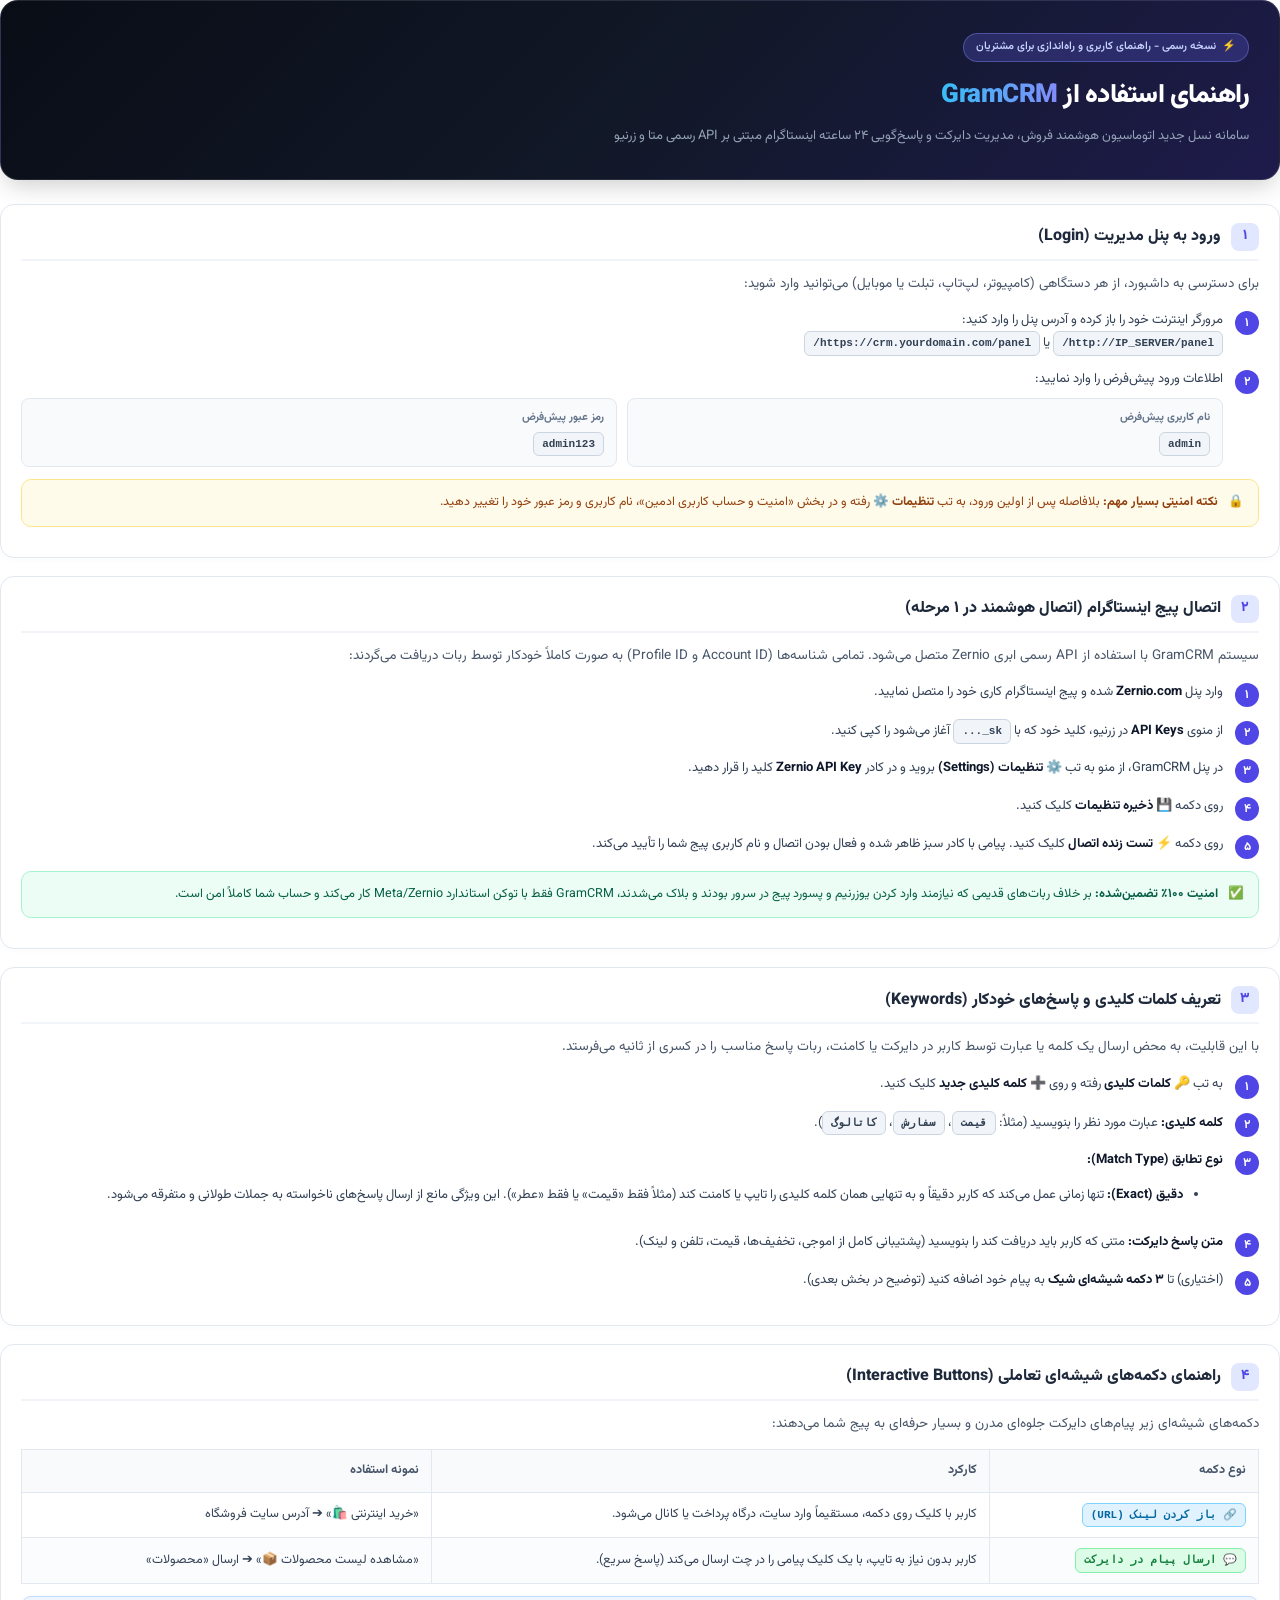
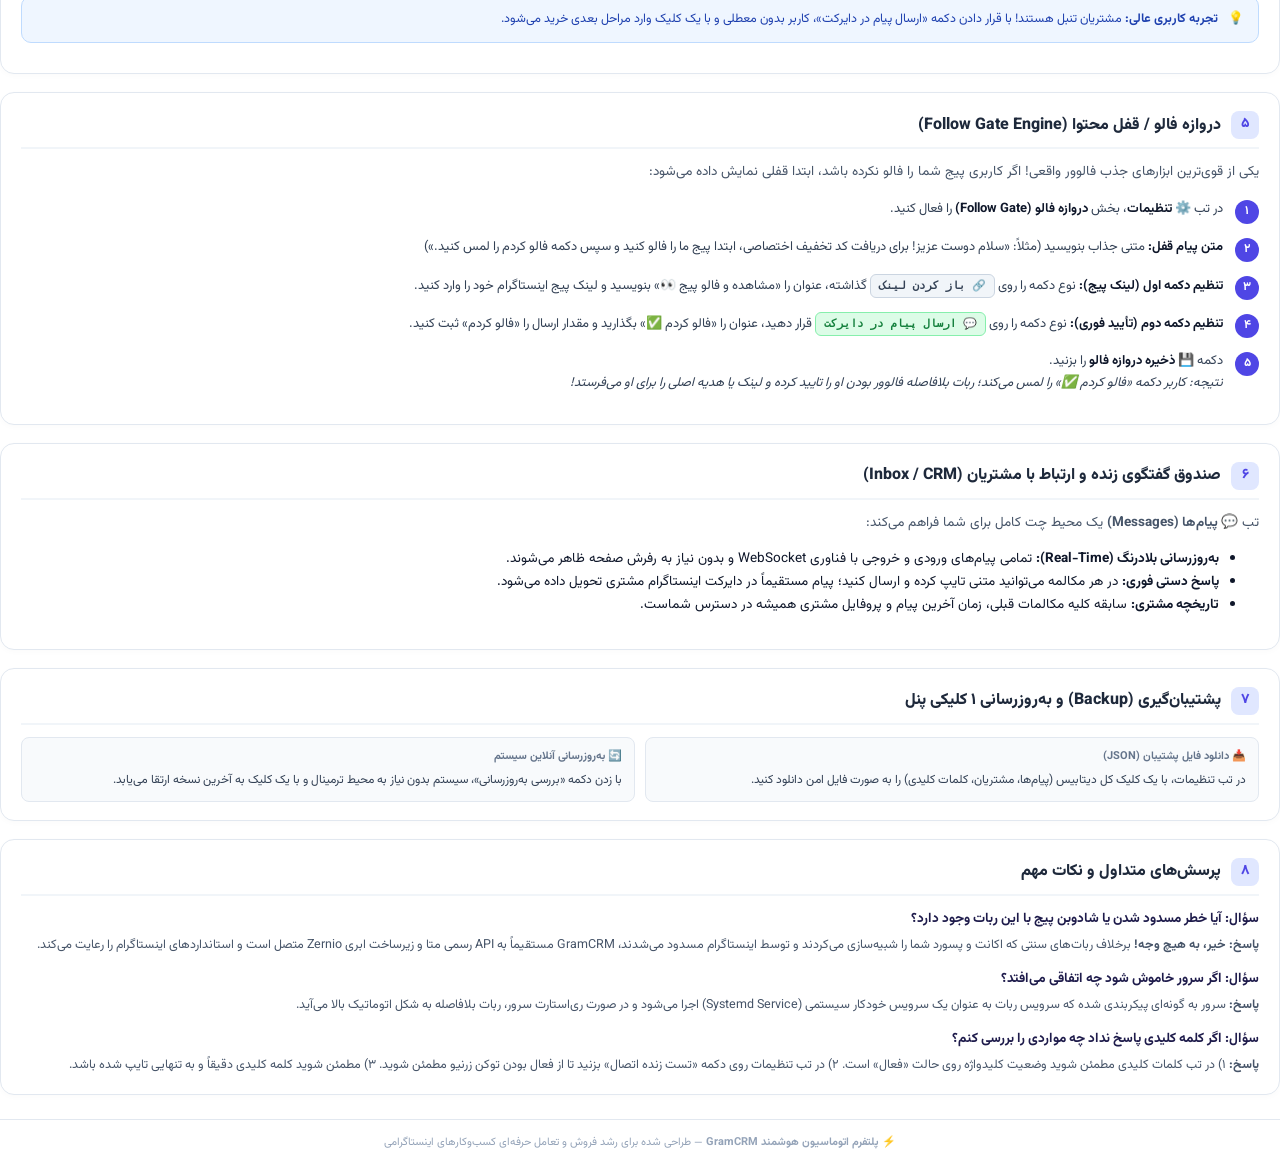
==== user_guide_pdf.html @ 4a6ab4ad "feat: enforce exact match mode across keywords, engine, and documentation" ====
<!DOCTYPE html>
<html lang="fa" dir="rtl">
<head>
  <meta charset="UTF-8">
  <title>راهنمای جامع کاربری GramCRM</title>
  <link rel="preconnect" href="https://fonts.googleapis.com">
  <link rel="preconnect" href="https://fonts.gstatic.com" crossorigin>
  <link href="https://fonts.googleapis.com/css2?family=Vazirmatn:wght@300;400;500;600;700;800;900&display=swap" rel="stylesheet">
  <style>
    @page {
      size: A4;
      margin: 14mm 16mm 14mm 16mm;
      @bottom-center {
        content: counter(page);
        font-family: 'Vazirmatn', Tahoma, sans-serif;
        font-size: 9pt;
        color: #64748b;
      }
    }

    * {
      box-sizing: border-box;
      -webkit-print-color-adjust: exact !important;
      print-color-adjust: exact !important;
    }

    body {
      font-family: 'Vazirmatn', Tahoma, 'Segoe UI', sans-serif;
      background-color: #ffffff;
      color: #0f172a;
      line-height: 1.7;
      font-size: 13.5px;
      margin: 0;
      padding: 0;
    }

    /* Cover / Header */
    .header-hero {
      background: linear-gradient(135deg, #090d16 0%, #111827 50%, #1e1b4b 100%);
      color: #ffffff;
      padding: 32px 30px;
      border-radius: 18px;
      margin-bottom: 24px;
      position: relative;
      overflow: hidden;
      border: 1px solid rgba(255, 255, 255, 0.1);
      box-shadow: 0 10px 25px -5px rgba(0, 0, 0, 0.2);
    }

    .badge-official {
      display: inline-flex;
      align-items: center;
      gap: 6px;
      background: rgba(99, 102, 241, 0.25);
      border: 1px solid rgba(129, 140, 248, 0.4);
      color: #c7d2fe;
      padding: 4px 12px;
      border-radius: 9999px;
      font-size: 11px;
      font-weight: 600;
      margin-bottom: 12px;
    }

    .hero-title {
      font-size: 26px;
      font-weight: 900;
      margin: 0 0 8px 0;
      letter-spacing: -0.5px;
      color: #ffffff;
    }

    .hero-title span {
      background: linear-gradient(90deg, #38bdf8, #818cf8);
      -webkit-background-clip: text;
      -webkit-text-fill-color: transparent;
    }

    .hero-subtitle {
      font-size: 13px;
      color: #94a3b8;
      margin: 0;
      line-height: 1.6;
    }

    /* Cards & Containers */
    .card {
      background: #ffffff;
      border: 1px solid #e2e8f0;
      border-radius: 14px;
      padding: 18px 20px;
      margin-bottom: 18px;
      page-break-inside: avoid;
      box-shadow: 0 2px 6px rgba(0,0,0,0.02);
    }

    .card-title {
      display: flex;
      align-items: center;
      gap: 10px;
      font-size: 16px;
      font-weight: 800;
      color: #1e293b;
      margin-top: 0;
      margin-bottom: 12px;
      padding-bottom: 8px;
      border-bottom: 2px solid #f1f5f9;
    }

    .card-title-icon {
      width: 28px;
      height: 28px;
      border-radius: 8px;
      background: #e0e7ff;
      color: #4f46e5;
      display: flex;
      align-items: center;
      justify-content: center;
      font-size: 14px;
      flex-shrink: 0;
    }

    /* Step Badge */
    .step-item {
      display: flex;
      gap: 12px;
      margin-bottom: 12px;
      align-items: flex-start;
    }

    .step-number {
      background: #4f46e5;
      color: white;
      font-weight: 700;
      font-size: 12px;
      width: 24px;
      height: 24px;
      border-radius: 50%;
      display: flex;
      align-items: center;
      justify-content: center;
      flex-shrink: 0;
      margin-top: 2px;
    }

    .step-content {
      flex: 1;
      font-size: 13px;
      color: #334155;
    }

    .step-content strong {
      color: #0f172a;
    }

    /* Tables */
    table {
      width: 100%;
      border-collapse: collapse;
      margin: 12px 0;
      font-size: 12.5px;
    }

    th {
      background: #f8fafc;
      color: #475569;
      font-weight: 700;
      text-align: right;
      padding: 10px 12px;
      border: 1px solid #e2e8f0;
    }

    td {
      padding: 10px 12px;
      border: 1px solid #e2e8f0;
      color: #334155;
    }

    tr:nth-child(even) td {
      background-color: #fbfcfe;
    }

    /* Alerts */
    .alert {
      border-radius: 10px;
      padding: 12px 14px;
      margin: 12px 0;
      font-size: 12.5px;
      display: flex;
      align-items: flex-start;
      gap: 10px;
      page-break-inside: avoid;
    }

    .alert-tip {
      background-color: #ecfdf5;
      border: 1px solid #a7f3d0;
      color: #065f46;
    }

    .alert-info {
      background-color: #eff6ff;
      border: 1px solid #bfdbfe;
      color: #1e40af;
    }

    .alert-warn {
      background-color: #fffbeb;
      border: 1px solid #fde68a;
      color: #92400e;
    }

    .pill {
      display: inline-block;
      padding: 2px 8px;
      border-radius: 6px;
      font-size: 11px;
      font-weight: 600;
      font-family: monospace, Tahoma;
      background: #f1f5f9;
      color: #334155;
      border: 1px solid #cbd5e1;
    }

    .pill-green {
      background: #dcfce7;
      color: #15803d;
      border-color: #86efac;
    }

    .pill-blue {
      background: #e0f2fe;
      color: #0369a1;
      border-color: #7dd3fc;
    }

    /* Key-Value Summary Grid */
    .info-grid {
      display: grid;
      grid-template-columns: repeat(2, 1fr);
      gap: 10px;
      margin-top: 10px;
    }

    .info-box {
      background: #f8fafc;
      border: 1px solid #e2e8f0;
      border-radius: 8px;
      padding: 10px 12px;
    }

    .info-box-title {
      font-size: 11px;
      font-weight: 700;
      color: #64748b;
      margin-bottom: 4px;
    }

    .info-box-val {
      font-size: 13px;
      font-weight: 600;
      color: #0f172a;
    }

    .page-break {
      page-break-before: always;
    }

    .footer-note {
      text-align: center;
      font-size: 11px;
      color: #94a3b8;
      margin-top: 24px;
      padding-top: 14px;
      border-top: 1px solid #e2e8f0;
    }
  </style>
</head>
<body>

  <!-- HERO HEADER -->
  <div class="header-hero">
    <div class="badge-official">
      <span>⚡</span> نسخه رسمی - راهنمای کاربری و راه‌اندازی برای مشتریان
    </div>
    <h1 class="hero-title">راهنمای استفاده از <span>GramCRM</span></h1>
    <p class="hero-subtitle">
      سامانه نسل جدید اتوماسیون هوشمند فروش، مدیریت دایرکت و پاسخ‌گویی ۲۴ ساعته اینستاگرام مبتنی بر API رسمی متا و زرنیو
    </p>
  </div>

  <!-- SECTION 1: LOGIN -->
  <div class="card">
    <div class="card-title">
      <div class="card-title-icon">۱</div>
      <span>ورود به پنل مدیریت (Login)</span>
    </div>
    <p style="margin-top: 0; color: #475569;">
      برای دسترسی به داشبورد، از هر دستگاهی (کامپیوتر، لپ‌تاپ، تبلت یا موبایل) می‌توانید وارد شوید:
    </p>

    <div class="step-item">
      <div class="step-number">۱</div>
      <div class="step-content">
        مرورگر اینترنت خود را باز کرده و آدرس پنل را وارد کنید:
        <br>
        <span class="pill">http://IP_SERVER/panel/</span> یا <span class="pill">https://crm.yourdomain.com/panel/</span>
      </div>
    </div>

    <div class="step-item">
      <div class="step-number">۲</div>
      <div class="step-content">
        اطلاعات ورود پیش‌فرض را وارد نمایید:
        <div class="info-grid" style="margin-top: 8px;">
          <div class="info-box">
            <div class="info-box-title">نام کاربری پیش‌فرض</div>
            <div class="info-box-val"><span class="pill">admin</span></div>
          </div>
          <div class="info-box">
            <div class="info-box-title">رمز عبور پیش‌فرض</div>
            <div class="info-box-val"><span class="pill">admin123</span></div>
          </div>
        </div>
      </div>
    </div>

    <div class="alert alert-warn">
      <span>🔒</span>
      <div>
        <strong>نکته امنیتی بسیار مهم:</strong> بلافاصله پس از اولین ورود، به تب <strong>تنظیمات ⚙️</strong> رفته و در بخش «امنیت و حساب کاربری ادمین»، نام کاربری و رمز عبور خود را تغییر دهید.
      </div>
    </div>
  </div>

  <!-- SECTION 2: INSTAGRAM CONNECTION -->
  <div class="card">
    <div class="card-title">
      <div class="card-title-icon">۲</div>
      <span>اتصال پیج اینستاگرام (اتصال هوشمند در ۱ مرحله)</span>
    </div>
    <p style="margin-top: 0; color: #475569;">
      سیستم GramCRM با استفاده از API رسمی ابری Zernio متصل می‌شود. تمامی شناسه‌ها (Account ID و Profile ID) به صورت کاملاً خودکار توسط ربات دریافت می‌گردند:
    </p>

    <div class="step-item">
      <div class="step-number">۱</div>
      <div class="step-content">
        وارد پنل <strong>Zernio.com</strong> شده و پیج اینستاگرام کاری خود را متصل نمایید.
      </div>
    </div>

    <div class="step-item">
      <div class="step-number">۲</div>
      <div class="step-content">
        از منوی <strong>API Keys</strong> در زرنیو، کلید خود که با <span class="pill">sk_...</span> آغاز می‌شود را کپی کنید.
      </div>
    </div>

    <div class="step-item">
      <div class="step-number">۳</div>
      <div class="step-content">
        در پنل GramCRM، از منو به تب <strong>⚙️ تنظیمات (Settings)</strong> بروید و در کادر <strong>Zernio API Key</strong> کلید را قرار دهید.
      </div>
    </div>

    <div class="step-item">
      <div class="step-number">۴</div>
      <div class="step-content">
        روی دکمه <strong>💾 ذخیره تنظیمات</strong> کلیک کنید.
      </div>
    </div>

    <div class="step-item">
      <div class="step-number">۵</div>
      <div class="step-content">
        روی دکمه <strong>⚡ تست زنده اتصال</strong> کلیک کنید. پیامی با کادر سبز ظاهر شده و فعال بودن اتصال و نام کاربری پیج شما را تأیید می‌کند.
      </div>
    </div>

    <div class="alert alert-tip">
      <span>✅</span>
      <div>
        <strong>امنیت ۱۰۰٪ تضمین‌شده:</strong> بر خلاف ربات‌های قدیمی که نیازمند وارد کردن یوزرنیم و پسورد پیج در سرور بودند و بلاک می‌شدند، GramCRM فقط با توکن استاندارد Meta/Zernio کار می‌کند و حساب شما کاملاً امن است.
      </div>
    </div>
  </div>

  <div class="page-break"></div>

  <!-- SECTION 3: KEYWORDS -->
  <div class="card">
    <div class="card-title">
      <div class="card-title-icon">۳</div>
      <span>تعریف کلمات کلیدی و پاسخ‌های خودکار (Keywords)</span>
    </div>
    <p style="margin-top: 0; color: #475569;">
      با این قابلیت، به محض ارسال یک کلمه یا عبارت توسط کاربر در دایرکت یا کامنت، ربات پاسخ مناسب را در کسری از ثانیه می‌فرستد.
    </p>

    <div class="step-item">
      <div class="step-number">۱</div>
      <div class="step-content">
        به تب <strong>🔑 کلمات کلیدی</strong> رفته و روی <strong>➕ کلمه کلیدی جدید</strong> کلیک کنید.
      </div>
    </div>

    <div class="step-item">
      <div class="step-number">۲</div>
      <div class="step-content">
        <strong>کلمه کلیدی:</strong> عبارت مورد نظر را بنویسید (مثلاً: <span class="pill">قیمت</span>، <span class="pill">سفارش</span>، <span class="pill">کاتالوگ</span>).
      </div>
    </div>

    <div class="step-item">
      <div class="step-number">۳</div>
      <div class="step-content">
        <strong>نوع تطابق (Match Type):</strong>
        <ul>
          <li><strong>دقیق (Exact):</strong> تنها زمانی عمل می‌کند که کاربر دقیقاً و به تنهایی همان کلمه کلیدی را تایپ یا کامنت کند (مثلاً فقط «قیمت» یا فقط «عطر»). این ویژگی مانع از ارسال پاسخ‌های ناخواسته به جملات طولانی و متفرقه می‌شود.</li>
        </ul>
      </div>
    </div>

    <div class="step-item">
      <div class="step-number">۴</div>
      <div class="step-content">
        <strong>متن پاسخ دایرکت:</strong> متنی که کاربر باید دریافت کند را بنویسید (پشتیبانی کامل از اموجی، تخفیف‌ها، قیمت، تلفن و لینک).
      </div>
    </div>

    <div class="step-item">
      <div class="step-number">۵</div>
      <div class="step-content">
        (اختیاری) تا <strong>۳ دکمه شیشه‌ای شیک</strong> به پیام خود اضافه کنید (توضیح در بخش بعدی).
      </div>
    </div>
  </div>

  <!-- SECTION 4: GLASS BUTTONS -->
  <div class="card">
    <div class="card-title">
      <div class="card-title-icon">۴</div>
      <span>راهنمای دکمه‌های شیشه‌ای تعاملی (Interactive Buttons)</span>
    </div>
    <p style="margin-top: 0; color: #475569;">
      دکمه‌های شیشه‌ای زیر پیام‌های دایرکت جلوه‌ای مدرن و بسیار حرفه‌ای به پیج شما می‌دهند:
    </p>

    <table>
      <thead>
        <tr>
          <th>نوع دکمه</th>
          <th>کارکرد</th>
          <th>نمونه استفاده</th>
        </tr>
      </thead>
      <tbody>
        <tr>
          <td><span class="pill pill-blue">🔗 باز کردن لینک (URL)</span></td>
          <td>کاربر با کلیک روی دکمه، مستقیماً وارد سایت، درگاه پرداخت یا کانال می‌شود.</td>
          <td>«خرید اینترنتی 🛍️» ➔ آدرس سایت فروشگاه</td>
        </tr>
        <tr>
          <td><span class="pill pill-green">💬 ارسال پیام در دایرکت</span></td>
          <td>کاربر بدون نیاز به تایپ، با یک کلیک پیامی را در چت ارسال می‌کند (پاسخ سریع).</td>
          <td>«مشاهده لیست محصولات 📦» ➔ ارسال «محصولات»</td>
        </tr>
      </tbody>
    </table>

    <div class="alert alert-info">
      <span>💡</span>
      <div>
        <strong>تجربه کاربری عالی:</strong> مشتریان تنبل هستند! با قرار دادن دکمه «ارسال پیام در دایرکت»، کاربر بدون معطلی و با یک کلیک وارد مراحل بعدی خرید می‌شود.
      </div>
    </div>
  </div>

  <!-- SECTION 5: FOLLOW GATE -->
  <div class="card">
    <div class="card-title">
      <div class="card-title-icon">۵</div>
      <span>دروازه فالو / قفل محتوا (Follow Gate Engine)</span>
    </div>
    <p style="margin-top: 0; color: #475569;">
      یکی از قوی‌ترین ابزارهای جذب فالوور واقعی! اگر کاربری پیج شما را فالو نکرده باشد، ابتدا قفلی نمایش داده می‌شود:
    </p>

    <div class="step-item">
      <div class="step-number">۱</div>
      <div class="step-content">
        در تب <strong>⚙️ تنظیمات</strong>، بخش <strong>دروازه فالو (Follow Gate)</strong> را فعال کنید.
      </div>
    </div>

    <div class="step-item">
      <div class="step-number">۲</div>
      <div class="step-content">
        <strong>متن پیام قفل:</strong> متنی جذاب بنویسید (مثلاً: «سلام دوست عزیز! برای دریافت کد تخفیف اختصاصی، ابتدا پیج ما را فالو کنید و سپس دکمه فالو کردم را لمس کنید.»)
      </div>
    </div>

    <div class="step-item">
      <div class="step-number">۳</div>
      <div class="step-content">
        <strong>تنظیم دکمه اول (لینک پیج):</strong> نوع دکمه را روی <span class="pill">🔗 باز کردن لینک</span> گذاشته، عنوان را «مشاهده و فالو پیج 👀» بنویسید و لینک پیج اینستاگرام خود را وارد کنید.
      </div>
    </div>

    <div class="step-item">
      <div class="step-number">۴</div>
      <div class="step-content">
        <strong>تنظیم دکمه دوم (تأیید فوری):</strong> نوع دکمه را روی <span class="pill pill-green">💬 ارسال پیام در دایرکت</span> قرار دهید، عنوان را «فالو کردم ✅» بگذارید و مقدار ارسال را «فالو کردم» ثبت کنید.
      </div>
    </div>

    <div class="step-item">
      <div class="step-number">۵</div>
      <div class="step-content">
        دکمه <strong>💾 ذخیره دروازه فالو</strong> را بزنید.
        <br>
        <i>نتیجه: کاربر دکمه «فالو کردم ✅» را لمس می‌کند؛ ربات بلافاصله فالوور بودن او را تایید کرده و لینک یا هدیه اصلی را برای او می‌فرستد!</i>
      </div>
    </div>
  </div>

  <div class="page-break"></div>

  <!-- SECTION 6: INBOX & CRM -->
  <div class="card">
    <div class="card-title">
      <div class="card-title-icon">۶</div>
      <span>صندوق گفتگوی زنده و ارتباط با مشتریان (Inbox / CRM)</span>
    </div>
    <p style="margin-top: 0; color: #475569;">
      تب <strong>💬 پیام‌ها (Messages)</strong> یک محیط چت کامل برای شما فراهم می‌کند:
    </p>

    <ul>
      <li><strong>به‌روزرسانی بلادرنگ (Real-Time):</strong> تمامی پیام‌های ورودی و خروجی با فناوری WebSocket و بدون نیاز به رفرش صفحه ظاهر می‌شوند.</li>
      <li><strong>پاسخ دستی فوری:</strong> در هر مکالمه می‌توانید متنی تایپ کرده و ارسال کنید؛ پیام مستقیماً در دایرکت اینستاگرام مشتری تحویل داده می‌شود.</li>
      <li><strong>تاریخچه مشتری:</strong> سابقه کلیه مکالمات قبلی، زمان آخرین پیام و پروفایل مشتری همیشه در دسترس شماست.</li>
    </ul>
  </div>

  <!-- SECTION 7: BACKUP & UPDATES -->
  <div class="card">
    <div class="card-title">
      <div class="card-title-icon">۷</div>
      <span>پشتیبان‌گیری (Backup) و به‌روزرسانی ۱ کلیکی پنل</span>
    </div>

    <div class="info-grid">
      <div class="info-box">
        <div class="info-box-title">📥 دانلود فایل پشتیبان (JSON)</div>
        <div class="info-box-val" style="font-size: 12px; font-weight: normal; color: #334155;">
          در تب تنظیمات، با یک کلیک کل دیتابیس (پیام‌ها، مشتریان، کلمات کلیدی) را به صورت فایل امن دانلود کنید.
        </div>
      </div>
      <div class="info-box">
        <div class="info-box-title">🔄 به‌روزرسانی آنلاین سیستم</div>
        <div class="info-box-val" style="font-size: 12px; font-weight: normal; color: #334155;">
          با زدن دکمه «بررسی به‌روزرسانی»، سیستم بدون نیاز به محیط ترمینال و با یک کلیک به آخرین نسخه ارتقا می‌یابد.
        </div>
      </div>
    </div>
  </div>

  <!-- SECTION 8: FAQ & TROUBLESHOOTING -->
  <div class="card">
    <div class="card-title">
      <div class="card-title-icon">۸</div>
      <span>پرسش‌های متداول و نکات مهم</span>
    </div>

    <div style="margin-bottom: 12px;">
      <strong style="color: #1e1b4b;">سؤال: آیا خطر مسدود شدن یا شادوبن پیج با این ربات وجود دارد؟</strong>
      <p style="margin: 4px 0 0 0; color: #475569; font-size: 12.5px;">
        <strong>پاسخ: خیر، به هیچ وجه!</strong> برخلاف ربات‌های سنتی که اکانت و پسورد شما را شبیه‌سازی می‌کردند و توسط اینستاگرام مسدود می‌شدند، GramCRM مستقیماً به API رسمی متا و زیرساخت ابری Zernio متصل است و استانداردهای اینستاگرام را رعایت می‌کند.
      </p>
    </div>

    <div style="margin-bottom: 12px;">
      <strong style="color: #1e1b4b;">سؤال: اگر سرور خاموش شود چه اتفاقی می‌افتد؟</strong>
      <p style="margin: 4px 0 0 0; color: #475569; font-size: 12.5px;">
        <strong>پاسخ:</strong> سرور به گونه‌ای پیکربندی شده که سرویس ربات به عنوان یک سرویس خودکار سیستمی (Systemd Service) اجرا می‌شود و در صورت ری‌استارت سرور، ربات بلافاصله به شکل اتوماتیک بالا می‌آید.
      </p>
    </div>

    <div>
      <strong style="color: #1e1b4b;">سؤال: اگر کلمه کلیدی پاسخ نداد چه مواردی را بررسی کنم؟</strong>
      <p style="margin: 4px 0 0 0; color: #475569; font-size: 12.5px;">
        <strong>پاسخ:</strong> ۱) در تب کلمات کلیدی مطمئن شوید وضعیت کلیدواژه روی حالت «فعال» است. ۲) در تب تنظیمات روی دکمه «تست زنده اتصال» بزنید تا از فعال بودن توکن زرنیو مطمئن شوید. ۳) مطمئن شوید کلمه کلیدی دقیقاً و به تنهایی تایپ شده باشد.
      </p>
    </div>
  </div>

  <!-- FOOTER -->
  <div class="footer-note">
    <strong>⚡ پلتفرم اتوماسیون هوشمند GramCRM</strong> — طراحی شده برای رشد فروش و تعامل حرفه‌ای کسب‌وکارهای اینستاگرامی
  </div>

</body>
</html>
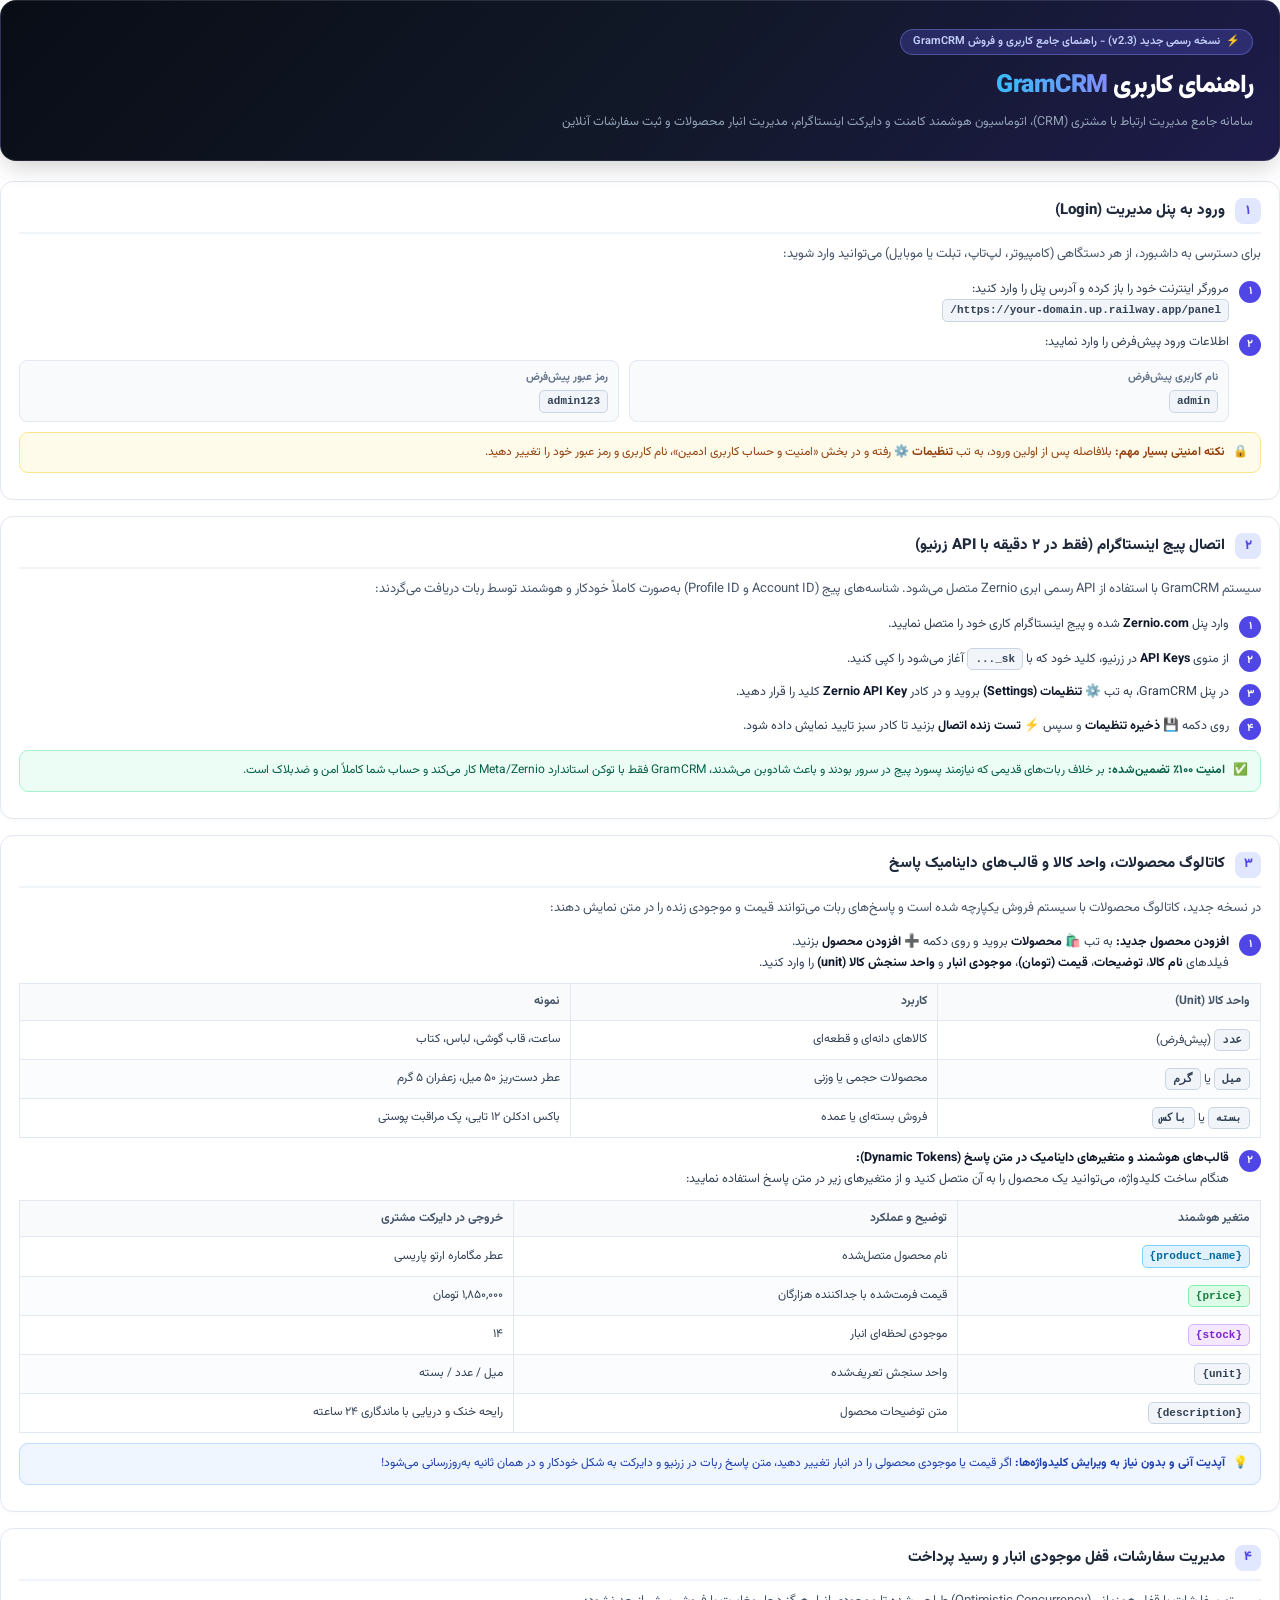
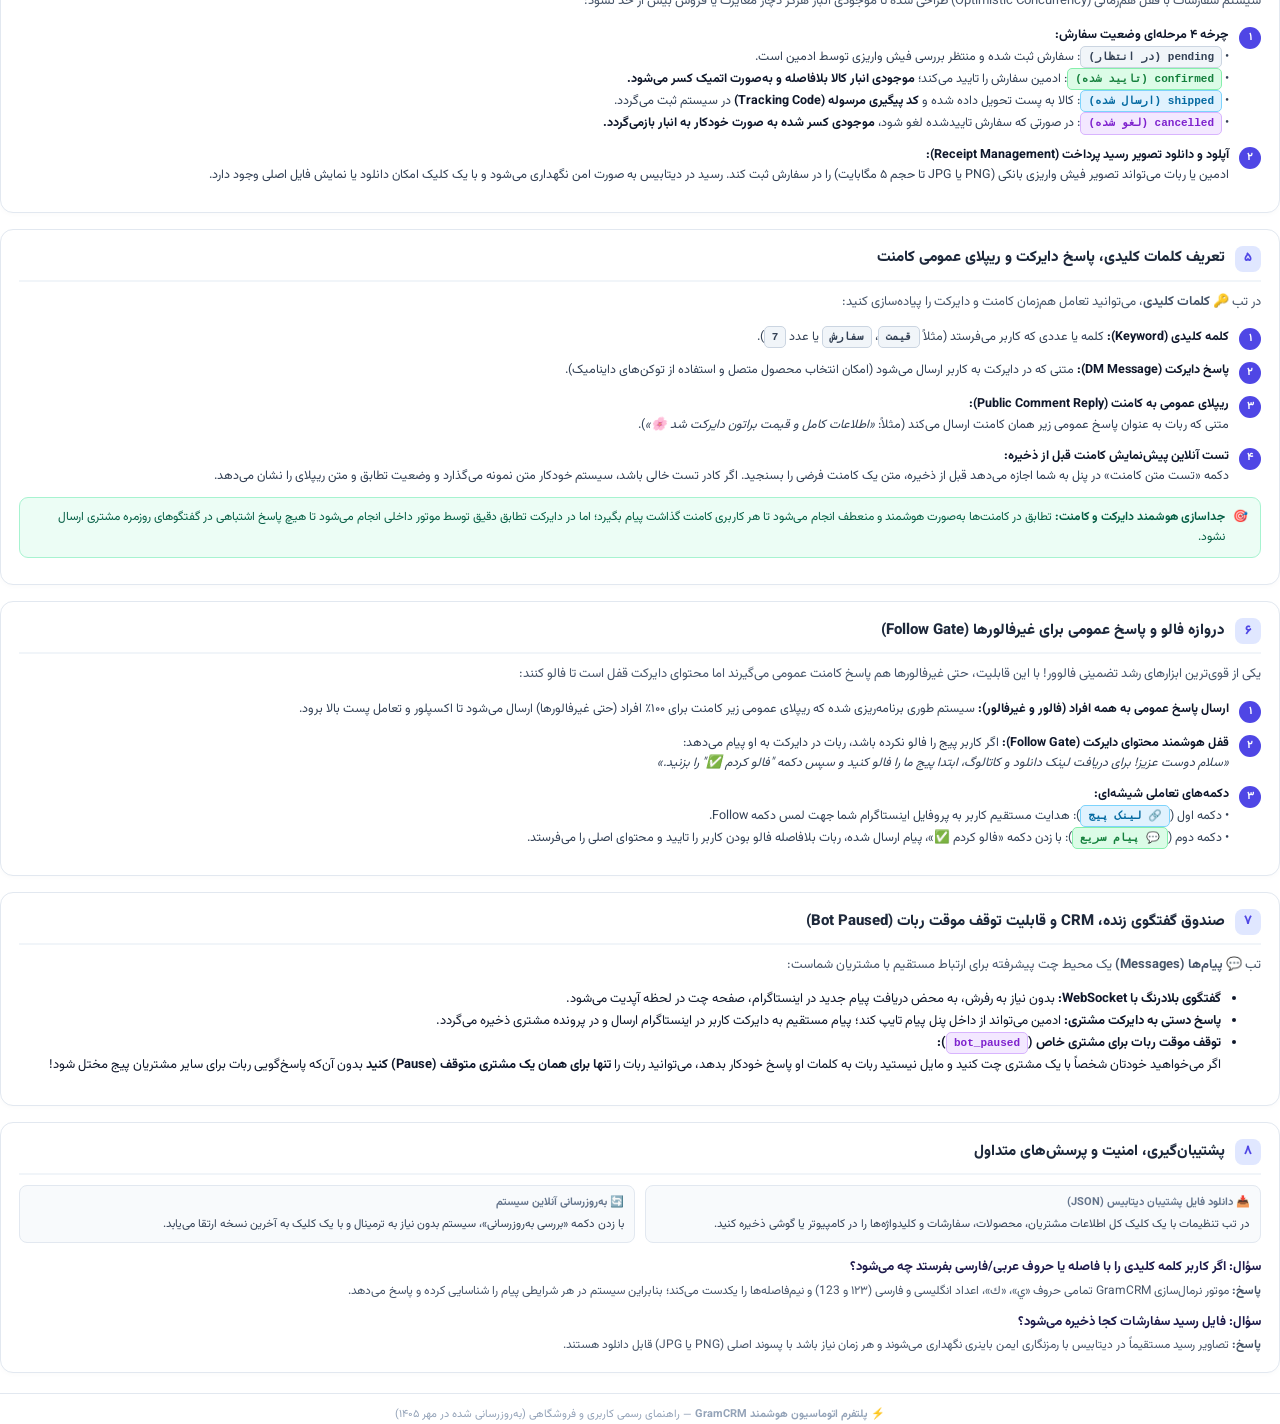
==== commit 9214c1c0: "docs: update comprehensive user guide PDF, add direct download links in web panel and API - Update u" ====
--- a/user_guide_pdf.html
+++ b/user_guide_pdf.html
@@ -9,11 +9,11 @@
   <style>
     @page {
       size: A4;
-      margin: 14mm 16mm 14mm 16mm;
+      margin: 12mm 15mm 12mm 15mm;
       @bottom-center {
         content: counter(page);
         font-family: 'Vazirmatn', Tahoma, sans-serif;
-        font-size: 9pt;
+        font-size: 8.5pt;
         color: #64748b;
       }
     }
@@ -28,8 +28,8 @@
       font-family: 'Vazirmatn', Tahoma, 'Segoe UI', sans-serif;
       background-color: #ffffff;
       color: #0f172a;
-      line-height: 1.7;
-      font-size: 13.5px;
+      line-height: 1.65;
+      font-size: 13px;
       margin: 0;
       padding: 0;
     }
@@ -38,9 +38,9 @@
     .header-hero {
       background: linear-gradient(135deg, #090d16 0%, #111827 50%, #1e1b4b 100%);
       color: #ffffff;
-      padding: 32px 30px;
-      border-radius: 18px;
-      margin-bottom: 24px;
+      padding: 28px 26px;
+      border-radius: 16px;
+      margin-bottom: 20px;
       position: relative;
       overflow: hidden;
       border: 1px solid rgba(255, 255, 255, 0.1);
@@ -54,17 +54,17 @@
       background: rgba(99, 102, 241, 0.25);
       border: 1px solid rgba(129, 140, 248, 0.4);
       color: #c7d2fe;
-      padding: 4px 12px;
+      padding: 3px 12px;
       border-radius: 9999px;
       font-size: 11px;
       font-weight: 600;
-      margin-bottom: 12px;
+      margin-bottom: 10px;
     }
 
     .hero-title {
-      font-size: 26px;
+      font-size: 25px;
       font-weight: 900;
-      margin: 0 0 8px 0;
+      margin: 0 0 6px 0;
       letter-spacing: -0.5px;
       color: #ffffff;
     }
@@ -76,7 +76,7 @@
     }
 
     .hero-subtitle {
-      font-size: 13px;
+      font-size: 12.5px;
       color: #94a3b8;
       margin: 0;
       line-height: 1.6;
@@ -86,44 +86,45 @@
     .card {
       background: #ffffff;
       border: 1px solid #e2e8f0;
-      border-radius: 14px;
-      padding: 18px 20px;
-      margin-bottom: 18px;
+      border-radius: 13px;
+      padding: 16px 18px;
+      margin-bottom: 16px;
       page-break-inside: avoid;
-      box-shadow: 0 2px 6px rgba(0,0,0,0.02);
+      box-shadow: 0 2px 5px rgba(0,0,0,0.02);
     }
 
     .card-title {
       display: flex;
       align-items: center;
       gap: 10px;
-      font-size: 16px;
+      font-size: 15px;
       font-weight: 800;
       color: #1e293b;
       margin-top: 0;
-      margin-bottom: 12px;
+      margin-bottom: 10px;
       padding-bottom: 8px;
       border-bottom: 2px solid #f1f5f9;
     }
 
     .card-title-icon {
-      width: 28px;
-      height: 28px;
+      width: 26px;
+      height: 26px;
       border-radius: 8px;
       background: #e0e7ff;
       color: #4f46e5;
       display: flex;
       align-items: center;
       justify-content: center;
-      font-size: 14px;
+      font-size: 13px;
+      font-weight: 800;
       flex-shrink: 0;
     }
 
     /* Step Badge */
     .step-item {
       display: flex;
-      gap: 12px;
-      margin-bottom: 12px;
+      gap: 10px;
+      margin-bottom: 10px;
       align-items: flex-start;
     }
 
@@ -131,9 +132,9 @@
       background: #4f46e5;
       color: white;
       font-weight: 700;
-      font-size: 12px;
-      width: 24px;
-      height: 24px;
+      font-size: 11px;
+      width: 22px;
+      height: 22px;
       border-radius: 50%;
       display: flex;
       align-items: center;
@@ -144,7 +145,7 @@
 
     .step-content {
       flex: 1;
-      font-size: 13px;
+      font-size: 12.5px;
       color: #334155;
     }
 
@@ -156,8 +157,8 @@
     table {
       width: 100%;
       border-collapse: collapse;
-      margin: 12px 0;
-      font-size: 12.5px;
+      margin: 10px 0;
+      font-size: 12px;
     }
 
     th {
@@ -165,12 +166,12 @@
       color: #475569;
       font-weight: 700;
       text-align: right;
-      padding: 10px 12px;
+      padding: 8px 10px;
       border: 1px solid #e2e8f0;
     }
 
     td {
-      padding: 10px 12px;
+      padding: 8px 10px;
       border: 1px solid #e2e8f0;
       color: #334155;
     }
@@ -181,13 +182,13 @@
 
     /* Alerts */
     .alert {
-      border-radius: 10px;
-      padding: 12px 14px;
-      margin: 12px 0;
-      font-size: 12.5px;
+      border-radius: 9px;
+      padding: 10px 12px;
+      margin: 10px 0;
+      font-size: 12px;
       display: flex;
       align-items: flex-start;
-      gap: 10px;
+      gap: 8px;
       page-break-inside: avoid;
     }
 
@@ -211,8 +212,8 @@
 
     .pill {
       display: inline-block;
-      padding: 2px 8px;
-      border-radius: 6px;
+      padding: 1px 7px;
+      border-radius: 5px;
       font-size: 11px;
       font-weight: 600;
       font-family: monospace, Tahoma;
@@ -233,30 +234,36 @@
       border-color: #7dd3fc;
     }
 
+    .pill-purple {
+      background: #f3e8ff;
+      color: #7e22ce;
+      border-color: #d8b4fe;
+    }
+
     /* Key-Value Summary Grid */
     .info-grid {
       display: grid;
       grid-template-columns: repeat(2, 1fr);
       gap: 10px;
-      margin-top: 10px;
+      margin-top: 8px;
     }
 
     .info-box {
       background: #f8fafc;
       border: 1px solid #e2e8f0;
       border-radius: 8px;
-      padding: 10px 12px;
+      padding: 8px 10px;
     }
 
     .info-box-title {
       font-size: 11px;
       font-weight: 700;
       color: #64748b;
-      margin-bottom: 4px;
+      margin-bottom: 3px;
     }
 
     .info-box-val {
-      font-size: 13px;
+      font-size: 12.5px;
       font-weight: 600;
       color: #0f172a;
     }
@@ -269,8 +276,8 @@
       text-align: center;
       font-size: 11px;
       color: #94a3b8;
-      margin-top: 24px;
-      padding-top: 14px;
+      margin-top: 20px;
+      padding-top: 12px;
       border-top: 1px solid #e2e8f0;
     }
   </style>
@@ -280,11 +287,11 @@
   <!-- HERO HEADER -->
   <div class="header-hero">
     <div class="badge-official">
-      <span>⚡</span> نسخه رسمی - راهنمای کاربری و راه‌اندازی برای مشتریان
-    </div>
-    <h1 class="hero-title">راهنمای استفاده از <span>GramCRM</span></h1>
+      <span>⚡</span> نسخه رسمی جدید (v2.3) - راهنمای جامع کاربری و فروش GramCRM
+    </div>
+    <h1 class="hero-title">راهنمای کاربری <span>GramCRM</span></h1>
     <p class="hero-subtitle">
-      سامانه نسل جدید اتوماسیون هوشمند فروش، مدیریت دایرکت و پاسخ‌گویی ۲۴ ساعته اینستاگرام مبتنی بر API رسمی متا و زرنیو
+      سامانه جامع مدیریت ارتباط با مشتری (CRM)، اتوماسیون هوشمند کامنت و دایرکت اینستاگرام، مدیریت انبار محصولات و ثبت سفارشات آنلاین
     </p>
   </div>
 
@@ -303,7 +310,7 @@
       <div class="step-content">
         مرورگر اینترنت خود را باز کرده و آدرس پنل را وارد کنید:
         <br>
-        <span class="pill">http://IP_SERVER/panel/</span> یا <span class="pill">https://crm.yourdomain.com/panel/</span>
+        <span class="pill">https://your-domain.up.railway.app/panel/</span>
       </div>
     </div>
 
@@ -311,7 +318,7 @@
       <div class="step-number">۲</div>
       <div class="step-content">
         اطلاعات ورود پیش‌فرض را وارد نمایید:
-        <div class="info-grid" style="margin-top: 8px;">
+        <div class="info-grid">
           <div class="info-box">
             <div class="info-box-title">نام کاربری پیش‌فرض</div>
             <div class="info-box-val"><span class="pill">admin</span></div>
@@ -336,10 +343,10 @@
   <div class="card">
     <div class="card-title">
       <div class="card-title-icon">۲</div>
-      <span>اتصال پیج اینستاگرام (اتصال هوشمند در ۱ مرحله)</span>
+      <span>اتصال پیج اینستاگرام (فقط در ۲ دقیقه با API زرنیو)</span>
     </div>
     <p style="margin-top: 0; color: #475569;">
-      سیستم GramCRM با استفاده از API رسمی ابری Zernio متصل می‌شود. تمامی شناسه‌ها (Account ID و Profile ID) به صورت کاملاً خودکار توسط ربات دریافت می‌گردند:
+      سیستم GramCRM با استفاده از API رسمی ابری Zernio متصل می‌شود. شناسه‌های پیج (Account ID و Profile ID) به‌صورت کاملاً خودکار و هوشمند توسط ربات دریافت می‌گردند:
     </p>
 
     <div class="step-item">
@@ -359,111 +366,115 @@
     <div class="step-item">
       <div class="step-number">۳</div>
       <div class="step-content">
-        در پنل GramCRM، از منو به تب <strong>⚙️ تنظیمات (Settings)</strong> بروید و در کادر <strong>Zernio API Key</strong> کلید را قرار دهید.
+        در پنل GramCRM، به تب <strong>⚙️ تنظیمات (Settings)</strong> بروید و در کادر <strong>Zernio API Key</strong> کلید را قرار دهید.
       </div>
     </div>
 
     <div class="step-item">
       <div class="step-number">۴</div>
       <div class="step-content">
-        روی دکمه <strong>💾 ذخیره تنظیمات</strong> کلیک کنید.
-      </div>
-    </div>
-
-    <div class="step-item">
-      <div class="step-number">۵</div>
-      <div class="step-content">
-        روی دکمه <strong>⚡ تست زنده اتصال</strong> کلیک کنید. پیامی با کادر سبز ظاهر شده و فعال بودن اتصال و نام کاربری پیج شما را تأیید می‌کند.
+        روی دکمه <strong>💾 ذخیره تنظیمات</strong> و سپس <strong>⚡ تست زنده اتصال</strong> بزنید تا کادر سبز تایید نمایش داده شود.
       </div>
     </div>
 
     <div class="alert alert-tip">
       <span>✅</span>
       <div>
-        <strong>امنیت ۱۰۰٪ تضمین‌شده:</strong> بر خلاف ربات‌های قدیمی که نیازمند وارد کردن یوزرنیم و پسورد پیج در سرور بودند و بلاک می‌شدند، GramCRM فقط با توکن استاندارد Meta/Zernio کار می‌کند و حساب شما کاملاً امن است.
+        <strong>امنیت ۱۰۰٪ تضمین‌شده:</strong> بر خلاف ربات‌های قدیمی که نیازمند پسورد پیج در سرور بودند و باعث شادوبن می‌شدند، GramCRM فقط با توکن استاندارد Meta/Zernio کار می‌کند و حساب شما کاملاً امن و ضدبلاک است.
       </div>
     </div>
   </div>
 
   <div class="page-break"></div>
 
-  <!-- SECTION 3: KEYWORDS -->
+  <!-- SECTION 3: PRODUCTS & DYNAMIC TOKENS -->
   <div class="card">
     <div class="card-title">
       <div class="card-title-icon">۳</div>
-      <span>تعریف کلمات کلیدی و پاسخ‌های خودکار (Keywords)</span>
+      <span>کاتالوگ محصولات، واحد کالا و قالب‌های داینامیک پاسخ</span>
     </div>
     <p style="margin-top: 0; color: #475569;">
-      با این قابلیت، به محض ارسال یک کلمه یا عبارت توسط کاربر در دایرکت یا کامنت، ربات پاسخ مناسب را در کسری از ثانیه می‌فرستد.
+      در نسخه جدید، کاتالوگ محصولات با سیستم فروش یکپارچه شده است و پاسخ‌های ربات می‌توانند قیمت و موجودی زنده را در متن نمایش دهند:
     </p>
 
     <div class="step-item">
       <div class="step-number">۱</div>
       <div class="step-content">
-        به تب <strong>🔑 کلمات کلیدی</strong> رفته و روی <strong>➕ کلمه کلیدی جدید</strong> کلیک کنید.
-      </div>
-    </div>
-
-    <div class="step-item">
-      <div class="step-number">۲</div>
-      <div class="step-content">
-        <strong>کلمه کلیدی:</strong> عبارت مورد نظر را بنویسید (مثلاً: <span class="pill">قیمت</span>، <span class="pill">سفارش</span>، <span class="pill">کاتالوگ</span>).
-      </div>
-    </div>
-
-    <div class="step-item">
-      <div class="step-number">۳</div>
-      <div class="step-content">
-        <strong>نوع تطابق (Match Type):</strong>
-        <ul>
-          <li><strong>دقیق (Exact):</strong> تنها زمانی عمل می‌کند که کاربر دقیقاً و به تنهایی همان کلمه کلیدی را تایپ یا کامنت کند (مثلاً فقط «قیمت» یا فقط «عطر»). این ویژگی مانع از ارسال پاسخ‌های ناخواسته به جملات طولانی و متفرقه می‌شود.</li>
-        </ul>
-      </div>
-    </div>
-
-    <div class="step-item">
-      <div class="step-number">۴</div>
-      <div class="step-content">
-        <strong>متن پاسخ دایرکت:</strong> متنی که کاربر باید دریافت کند را بنویسید (پشتیبانی کامل از اموجی، تخفیف‌ها، قیمت، تلفن و لینک).
-      </div>
-    </div>
-
-    <div class="step-item">
-      <div class="step-number">۵</div>
-      <div class="step-content">
-        (اختیاری) تا <strong>۳ دکمه شیشه‌ای شیک</strong> به پیام خود اضافه کنید (توضیح در بخش بعدی).
-      </div>
-    </div>
-  </div>
-
-  <!-- SECTION 4: GLASS BUTTONS -->
-  <div class="card">
-    <div class="card-title">
-      <div class="card-title-icon">۴</div>
-      <span>راهنمای دکمه‌های شیشه‌ای تعاملی (Interactive Buttons)</span>
-    </div>
-    <p style="margin-top: 0; color: #475569;">
-      دکمه‌های شیشه‌ای زیر پیام‌های دایرکت جلوه‌ای مدرن و بسیار حرفه‌ای به پیج شما می‌دهند:
-    </p>
+        <strong>افزودن محصول جدید:</strong> به تب <strong>🛍️ محصولات</strong> بروید و روی دکمه <strong>➕ افزودن محصول</strong> بزنید.
+        <br>
+        فیلدهای <strong>نام کالا</strong>، <strong>توضیحات</strong>، <strong>قیمت (تومان)</strong>، <strong>موجودی انبار</strong> و <strong>واحد سنجش کالا (unit)</strong> را وارد کنید.
+      </div>
+    </div>
 
     <table>
       <thead>
         <tr>
-          <th>نوع دکمه</th>
-          <th>کارکرد</th>
-          <th>نمونه استفاده</th>
+          <th>واحد کالا (Unit)</th>
+          <th>کاربرد</th>
+          <th>نمونه</th>
         </tr>
       </thead>
       <tbody>
         <tr>
-          <td><span class="pill pill-blue">🔗 باز کردن لینک (URL)</span></td>
-          <td>کاربر با کلیک روی دکمه، مستقیماً وارد سایت، درگاه پرداخت یا کانال می‌شود.</td>
-          <td>«خرید اینترنتی 🛍️» ➔ آدرس سایت فروشگاه</td>
-        </tr>
-        <tr>
-          <td><span class="pill pill-green">💬 ارسال پیام در دایرکت</span></td>
-          <td>کاربر بدون نیاز به تایپ، با یک کلیک پیامی را در چت ارسال می‌کند (پاسخ سریع).</td>
-          <td>«مشاهده لیست محصولات 📦» ➔ ارسال «محصولات»</td>
+          <td><span class="pill">عدد</span> (پیش‌فرض)</td>
+          <td>کالاهای دانه‌ای و قطعه‌ای</td>
+          <td>ساعت، قاب گوشی، لباس، کتاب</td>
+        </tr>
+        <tr>
+          <td><span class="pill">میل</span> یا <span class="pill">گرم</span></td>
+          <td>محصولات حجمی یا وزنی</td>
+          <td>عطر دست‌ریز ۵۰ میل، زعفران ۵ گرم</td>
+        </tr>
+        <tr>
+          <td><span class="pill">بسته</span> یا <span class="pill">باکس</span></td>
+          <td>فروش بسته‌ای یا عمده</td>
+          <td>باکس ادکلن ۱۲ تایی، پک مراقبت پوستی</td>
+        </tr>
+      </tbody>
+    </table>
+
+    <div class="step-item">
+      <div class="step-number">۲</div>
+      <div class="step-content">
+        <strong>قالب‌های هوشمند و متغیرهای داینامیک در متن پاسخ (Dynamic Tokens):</strong>
+        <br>
+        هنگام ساخت کلیدواژه، می‌توانید یک محصول را به آن متصل کنید و از متغیرهای زیر در متن پاسخ استفاده نمایید:
+      </div>
+    </div>
+
+    <table>
+      <thead>
+        <tr>
+          <th>متغیر هوشمند</th>
+          <th>توضیح و عملکرد</th>
+          <th>خروجی در دایرکت مشتری</th>
+        </tr>
+      </thead>
+      <tbody>
+        <tr>
+          <td><span class="pill pill-blue">{product_name}</span></td>
+          <td>نام محصول متصل‌شده</td>
+          <td>عطر مگاماره ارتو پاریسی</td>
+        </tr>
+        <tr>
+          <td><span class="pill pill-green">{price}</span></td>
+          <td>قیمت فرمت‌شده با جداکننده هزارگان</td>
+          <td>۱,۸۵۰,۰۰۰ تومان</td>
+        </tr>
+        <tr>
+          <td><span class="pill pill-purple">{stock}</span></td>
+          <td>موجودی لحظه‌ای انبار</td>
+          <td>۱۴</td>
+        </tr>
+        <tr>
+          <td><span class="pill">{unit}</span></td>
+          <td>واحد سنجش تعریف‌شده</td>
+          <td>میل / عدد / بسته</td>
+        </tr>
+        <tr>
+          <td><span class="pill">{description}</span></td>
+          <td>متن توضیحات محصول</td>
+          <td>رایحه خنک و دریایی با ماندگاری ۲۴ ساعته</td>
         </tr>
       </tbody>
     </table>
@@ -471,133 +482,202 @@
     <div class="alert alert-info">
       <span>💡</span>
       <div>
-        <strong>تجربه کاربری عالی:</strong> مشتریان تنبل هستند! با قرار دادن دکمه «ارسال پیام در دایرکت»، کاربر بدون معطلی و با یک کلیک وارد مراحل بعدی خرید می‌شود.
-      </div>
-    </div>
-  </div>
-
-  <!-- SECTION 5: FOLLOW GATE -->
+        <strong>آپدیت آنی و بدون نیاز به ویرایش کلیدواژه‌ها:</strong> اگر قیمت یا موجودی محصولی را در انبار تغییر دهید، متن پاسخ ربات در زرنیو و دایرکت به شکل خودکار و در همان ثانیه به‌روزرسانی می‌شود!
+      </div>
+    </div>
+  </div>
+
+  <!-- SECTION 4: ORDERS & RECEIPTS -->
+  <div class="card">
+    <div class="card-title">
+      <div class="card-title-icon">۴</div>
+      <span>مدیریت سفارشات، قفل موجودی انبار و رسید پرداخت</span>
+    </div>
+    <p style="margin-top: 0; color: #475569;">
+      سیستم سفارشات با قفل هم‌زمانی (Optimistic Concurrency) طراحی شده تا موجودی انبار هرگز دچار مغایرت یا فروش بیش از حد نشود:
+    </p>
+
+    <div class="step-item">
+      <div class="step-number">۱</div>
+      <div class="step-content">
+        <strong>چرخه ۴ مرحله‌ای وضعیت سفارش:</strong>
+        <br>
+        • <span class="pill">pending (در انتظار)</span>: سفارش ثبت شده و منتظر بررسی فیش واریزی توسط ادمین است.
+        <br>
+        • <span class="pill pill-green">confirmed (تایید شده)</span>: ادمین سفارش را تایید می‌کند؛ <strong>موجودی انبار کالا بلافاصله و به‌صورت اتمیک کسر می‌شود.</strong>
+        <br>
+        • <span class="pill pill-blue">shipped (ارسال شده)</span>: کالا به پست تحویل داده شده و <strong>کد پیگیری مرسوله (Tracking Code)</strong> در سیستم ثبت می‌گردد.
+        <br>
+        • <span class="pill pill-purple">cancelled (لغو شده)</span>: در صورتی که سفارش تاییدشده لغو شود، <strong>موجودی کسر شده به صورت خودکار به انبار بازمی‌گردد.</strong>
+      </div>
+    </div>
+
+    <div class="step-item">
+      <div class="step-number">۲</div>
+      <div class="step-content">
+        <strong>آپلود و دانلود تصویر رسید پرداخت (Receipt Management):</strong>
+        <br>
+        ادمین یا ربات می‌تواند تصویر فیش واریزی بانکی (PNG یا JPG تا حجم ۵ مگابایت) را در سفارش ثبت کند. رسید در دیتابیس به صورت امن نگهداری می‌شود و با یک کلیک امکان دانلود یا نمایش فایل اصلی وجود دارد.
+      </div>
+    </div>
+  </div>
+
+  <div class="page-break"></div>
+
+  <!-- SECTION 5: KEYWORDS & COMMENT REPLIES -->
   <div class="card">
     <div class="card-title">
       <div class="card-title-icon">۵</div>
-      <span>دروازه فالو / قفل محتوا (Follow Gate Engine)</span>
+      <span>تعریف کلمات کلیدی، پاسخ دایرکت و ریپلای عمومی کامنت</span>
     </div>
     <p style="margin-top: 0; color: #475569;">
-      یکی از قوی‌ترین ابزارهای جذب فالوور واقعی! اگر کاربری پیج شما را فالو نکرده باشد، ابتدا قفلی نمایش داده می‌شود:
+      در تب <strong>🔑 کلمات کلیدی</strong>، می‌توانید تعامل هم‌زمان کامنت و دایرکت را پیاده‌سازی کنید:
     </p>
 
     <div class="step-item">
       <div class="step-number">۱</div>
       <div class="step-content">
-        در تب <strong>⚙️ تنظیمات</strong>، بخش <strong>دروازه فالو (Follow Gate)</strong> را فعال کنید.
+        <strong>کلمه کلیدی (Keyword):</strong> کلمه یا عددی که کاربر می‌فرستد (مثلاً <span class="pill">قیمت</span>، <span class="pill">سفارش</span> یا عدد <span class="pill">7</span>).
       </div>
     </div>
 
     <div class="step-item">
       <div class="step-number">۲</div>
       <div class="step-content">
-        <strong>متن پیام قفل:</strong> متنی جذاب بنویسید (مثلاً: «سلام دوست عزیز! برای دریافت کد تخفیف اختصاصی، ابتدا پیج ما را فالو کنید و سپس دکمه فالو کردم را لمس کنید.»)
+        <strong>پاسخ دایرکت (DM Message):</strong> متنی که در دایرکت به کاربر ارسال می‌شود (امکان انتخاب محصول متصل و استفاده از توکن‌های داینامیک).
       </div>
     </div>
 
     <div class="step-item">
       <div class="step-number">۳</div>
       <div class="step-content">
-        <strong>تنظیم دکمه اول (لینک پیج):</strong> نوع دکمه را روی <span class="pill">🔗 باز کردن لینک</span> گذاشته، عنوان را «مشاهده و فالو پیج 👀» بنویسید و لینک پیج اینستاگرام خود را وارد کنید.
+        <strong>ریپلای عمومی به کامنت (Public Comment Reply):</strong>
+        <br>
+        متنی که ربات به عنوان پاسخ عمومی زیر همان کامنت ارسال می‌کند (مثلاً: <i>«اطلاعات کامل و قیمت براتون دایرکت شد 🌸»</i>).
       </div>
     </div>
 
     <div class="step-item">
       <div class="step-number">۴</div>
       <div class="step-content">
-        <strong>تنظیم دکمه دوم (تأیید فوری):</strong> نوع دکمه را روی <span class="pill pill-green">💬 ارسال پیام در دایرکت</span> قرار دهید، عنوان را «فالو کردم ✅» بگذارید و مقدار ارسال را «فالو کردم» ثبت کنید.
-      </div>
-    </div>
-
-    <div class="step-item">
-      <div class="step-number">۵</div>
-      <div class="step-content">
-        دکمه <strong>💾 ذخیره دروازه فالو</strong> را بزنید.
-        <br>
-        <i>نتیجه: کاربر دکمه «فالو کردم ✅» را لمس می‌کند؛ ربات بلافاصله فالوور بودن او را تایید کرده و لینک یا هدیه اصلی را برای او می‌فرستد!</i>
+        <strong>تست آنلاین پیش‌نمایش کامنت قبل از ذخیره:</strong>
+        <br>
+        دکمه «تست متن کامنت» در پنل به شما اجازه می‌دهد قبل از ذخیره، متن یک کامنت فرضی را بسنجید. اگر کادر تست خالی باشد، سیستم خودکار متن نمونه می‌گذارد و وضعیت تطابق و متن ریپلای را نشان می‌دهد.
+      </div>
+    </div>
+
+    <div class="alert alert-tip">
+      <span>🎯</span>
+      <div>
+        <strong>جداسازی هوشمند دایرکت و کامنت:</strong>
+        تطابق در کامنت‌ها به‌صورت هوشمند و منعطف انجام می‌شود تا هر کاربری کامنت گذاشت پیام بگیرد؛ اما در دایرکت تطابق دقیق توسط موتور داخلی انجام می‌شود تا هیچ پاسخ اشتباهی در گفتگوهای روزمره مشتری ارسال نشود.
+      </div>
+    </div>
+  </div>
+
+  <!-- SECTION 6: FOLLOW GATE & AUDIENCE -->
+  <div class="card">
+    <div class="card-title">
+      <div class="card-title-icon">۶</div>
+      <span>دروازه فالو و پاسخ عمومی برای غیرفالورها (Follow Gate)</span>
+    </div>
+    <p style="margin-top: 0; color: #475569;">
+      یکی از قوی‌ترین ابزارهای رشد تضمینی فالوور! با این قابلیت، حتی غیرفالورها هم پاسخ کامنت عمومی می‌گیرند اما محتوای دایرکت قفل است تا فالو کنند:
+    </p>
+
+    <div class="step-item">
+      <div class="step-number">۱</div>
+      <div class="step-content">
+        <strong>ارسال پاسخ عمومی به همه افراد (فالور و غیرفالور):</strong>
+        سیستم طوری برنامه‌ریزی شده که ریپلای عمومی زیر کامنت برای ۱۰۰٪ افراد (حتی غیرفالورها) ارسال می‌شود تا اکسپلور و تعامل پست بالا برود.
+      </div>
+    </div>
+
+    <div class="step-item">
+      <div class="step-number">۲</div>
+      <div class="step-content">
+        <strong>قفل هوشمند محتوای دایرکت (Follow Gate):</strong>
+        اگر کاربر پیج را فالو نکرده باشد، ربات در دایرکت به او پیام می‌دهد:
+        <br>
+        <i>«سلام دوست عزیز! برای دریافت لینک دانلود و کاتالوگ، ابتدا پیج ما را فالو کنید و سپس دکمه "فالو کردم ✅" را بزنید.»</i>
+      </div>
+    </div>
+
+    <div class="step-item">
+      <div class="step-number">۳</div>
+      <div class="step-content">
+        <strong>دکمه‌های تعاملی شیشه‌ای:</strong>
+        <br>
+        • دکمه اول (<span class="pill pill-blue">🔗 لینک پیج</span>): هدایت مستقیم کاربر به پروفایل اینستاگرام شما جهت لمس دکمه Follow.
+        <br>
+        • دکمه دوم (<span class="pill pill-green">💬 پیام سریع</span>): با زدن دکمه «فالو کردم ✅»، پیام ارسال شده، ربات بلافاصله فالو بودن کاربر را تایید و محتوای اصلی را می‌فرستد.
       </div>
     </div>
   </div>
 
   <div class="page-break"></div>
 
-  <!-- SECTION 6: INBOX & CRM -->
-  <div class="card">
-    <div class="card-title">
-      <div class="card-title-icon">۶</div>
-      <span>صندوق گفتگوی زنده و ارتباط با مشتریان (Inbox / CRM)</span>
+  <!-- SECTION 7: INBOX & CRM & BOT PAUSED -->
+  <div class="card">
+    <div class="card-title">
+      <div class="card-title-icon">۷</div>
+      <span>صندوق گفتگوی زنده، CRM و قابلیت توقف موقت ربات (Bot Paused)</span>
     </div>
     <p style="margin-top: 0; color: #475569;">
-      تب <strong>💬 پیام‌ها (Messages)</strong> یک محیط چت کامل برای شما فراهم می‌کند:
+      تب <strong>💬 پیام‌ها (Messages)</strong> یک محیط چت پیشرفته برای ارتباط مستقیم با مشتریان شماست:
     </p>
 
     <ul>
-      <li><strong>به‌روزرسانی بلادرنگ (Real-Time):</strong> تمامی پیام‌های ورودی و خروجی با فناوری WebSocket و بدون نیاز به رفرش صفحه ظاهر می‌شوند.</li>
-      <li><strong>پاسخ دستی فوری:</strong> در هر مکالمه می‌توانید متنی تایپ کرده و ارسال کنید؛ پیام مستقیماً در دایرکت اینستاگرام مشتری تحویل داده می‌شود.</li>
-      <li><strong>تاریخچه مشتری:</strong> سابقه کلیه مکالمات قبلی، زمان آخرین پیام و پروفایل مشتری همیشه در دسترس شماست.</li>
+      <li><strong>گفتگوی بلادرنگ با WebSocket:</strong> بدون نیاز به رفرش، به محض دریافت پیام جدید در اینستاگرام، صفحه چت در لحظه آپدیت می‌شود.</li>
+      <li><strong>پاسخ دستی به دایرکت مشتری:</strong> ادمین می‌تواند از داخل پنل پیام تایپ کند؛ پیام مستقیم به دایرکت کاربر در اینستاگرام ارسال و در پرونده مشتری ذخیره می‌گردد.</li>
+      <li>
+        <strong>توقف موقت ربات برای مشتری خاص (<span class="pill pill-purple">bot_paused</span>):</strong>
+        <br>
+        اگر می‌خواهید خودتان شخصاً با یک مشتری چت کنید و مایل نیستید ربات به کلمات او پاسخ خودکار بدهد، می‌توانید ربات را <strong>تنها برای همان یک مشتری متوقف (Pause) کنید</strong> بدون آن‌که پاسخ‌گویی ربات برای سایر مشتریان پیج مختل شود!
+      </li>
     </ul>
   </div>
 
-  <!-- SECTION 7: BACKUP & UPDATES -->
-  <div class="card">
-    <div class="card-title">
-      <div class="card-title-icon">۷</div>
-      <span>پشتیبان‌گیری (Backup) و به‌روزرسانی ۱ کلیکی پنل</span>
+  <!-- SECTION 8: BACKUP & FAQ -->
+  <div class="card">
+    <div class="card-title">
+      <div class="card-title-icon">۸</div>
+      <span>پشتیبان‌گیری، امنیت و پرسش‌های متداول</span>
     </div>
 
     <div class="info-grid">
       <div class="info-box">
-        <div class="info-box-title">📥 دانلود فایل پشتیبان (JSON)</div>
-        <div class="info-box-val" style="font-size: 12px; font-weight: normal; color: #334155;">
-          در تب تنظیمات، با یک کلیک کل دیتابیس (پیام‌ها، مشتریان، کلمات کلیدی) را به صورت فایل امن دانلود کنید.
+        <div class="info-box-title">📥 دانلود فایل پشتیبان دیتابیس (JSON)</div>
+        <div class="info-box-val" style="font-size: 11.5px; font-weight: normal; color: #334155;">
+          در تب تنظیمات با یک کلیک کل اطلاعات مشتریان، محصولات، سفارشات و کلیدواژه‌ها را در کامپیوتر یا گوشی ذخیره کنید.
         </div>
       </div>
       <div class="info-box">
         <div class="info-box-title">🔄 به‌روزرسانی آنلاین سیستم</div>
-        <div class="info-box-val" style="font-size: 12px; font-weight: normal; color: #334155;">
-          با زدن دکمه «بررسی به‌روزرسانی»، سیستم بدون نیاز به محیط ترمینال و با یک کلیک به آخرین نسخه ارتقا می‌یابد.
+        <div class="info-box-val" style="font-size: 11.5px; font-weight: normal; color: #334155;">
+          با زدن دکمه «بررسی به‌روزرسانی»، سیستم بدون نیاز به ترمینال و با یک کلیک به آخرین نسخه ارتقا می‌یابد.
         </div>
       </div>
     </div>
-  </div>
-
-  <!-- SECTION 8: FAQ & TROUBLESHOOTING -->
-  <div class="card">
-    <div class="card-title">
-      <div class="card-title-icon">۸</div>
-      <span>پرسش‌های متداول و نکات مهم</span>
-    </div>
-
-    <div style="margin-bottom: 12px;">
-      <strong style="color: #1e1b4b;">سؤال: آیا خطر مسدود شدن یا شادوبن پیج با این ربات وجود دارد؟</strong>
-      <p style="margin: 4px 0 0 0; color: #475569; font-size: 12.5px;">
-        <strong>پاسخ: خیر، به هیچ وجه!</strong> برخلاف ربات‌های سنتی که اکانت و پسورد شما را شبیه‌سازی می‌کردند و توسط اینستاگرام مسدود می‌شدند، GramCRM مستقیماً به API رسمی متا و زیرساخت ابری Zernio متصل است و استانداردهای اینستاگرام را رعایت می‌کند.
+
+    <div style="margin-top: 14px; margin-bottom: 10px;">
+      <strong style="color: #1e1b4b;">سؤال: اگر کاربر کلمه کلیدی را با فاصله یا حروف عربی/فارسی بفرستد چه می‌شود؟</strong>
+      <p style="margin: 3px 0 0 0; color: #475569; font-size: 12px;">
+        <strong>پاسخ:</strong> موتور نرمال‌سازی GramCRM تمامی حروف «ي»، «ك»، اعداد انگلیسی و فارسی (۱۲۳ و 123) و نیم‌فاصله‌ها را یکدست می‌کند؛ بنابراین سیستم در هر شرایطی پیام را شناسایی کرده و پاسخ می‌دهد.
       </p>
     </div>
 
-    <div style="margin-bottom: 12px;">
-      <strong style="color: #1e1b4b;">سؤال: اگر سرور خاموش شود چه اتفاقی می‌افتد؟</strong>
-      <p style="margin: 4px 0 0 0; color: #475569; font-size: 12.5px;">
-        <strong>پاسخ:</strong> سرور به گونه‌ای پیکربندی شده که سرویس ربات به عنوان یک سرویس خودکار سیستمی (Systemd Service) اجرا می‌شود و در صورت ری‌استارت سرور، ربات بلافاصله به شکل اتوماتیک بالا می‌آید.
-      </p>
-    </div>
-
     <div>
-      <strong style="color: #1e1b4b;">سؤال: اگر کلمه کلیدی پاسخ نداد چه مواردی را بررسی کنم؟</strong>
-      <p style="margin: 4px 0 0 0; color: #475569; font-size: 12.5px;">
-        <strong>پاسخ:</strong> ۱) در تب کلمات کلیدی مطمئن شوید وضعیت کلیدواژه روی حالت «فعال» است. ۲) در تب تنظیمات روی دکمه «تست زنده اتصال» بزنید تا از فعال بودن توکن زرنیو مطمئن شوید. ۳) مطمئن شوید کلمه کلیدی دقیقاً و به تنهایی تایپ شده باشد.
+      <strong style="color: #1e1b4b;">سؤال: فایل رسید سفارشات کجا ذخیره می‌شود؟</strong>
+      <p style="margin: 3px 0 0 0; color: #475569; font-size: 12px;">
+        <strong>پاسخ:</strong> تصاویر رسید مستقیماً در دیتابیس با رمزنگاری ایمن باینری نگهداری می‌شوند و هر زمان نیاز باشد با پسوند اصلی (PNG یا JPG) قابل دانلود هستند.
       </p>
     </div>
   </div>
 
   <!-- FOOTER -->
   <div class="footer-note">
-    <strong>⚡ پلتفرم اتوماسیون هوشمند GramCRM</strong> — طراحی شده برای رشد فروش و تعامل حرفه‌ای کسب‌وکارهای اینستاگرامی
+    <strong>⚡ پلتفرم اتوماسیون هوشمند GramCRM</strong> — راهنمای رسمی کاربری و فروشگاهی (به‌روزرسانی شده در مهر ۱۴۰۵)
   </div>
 
 </body>
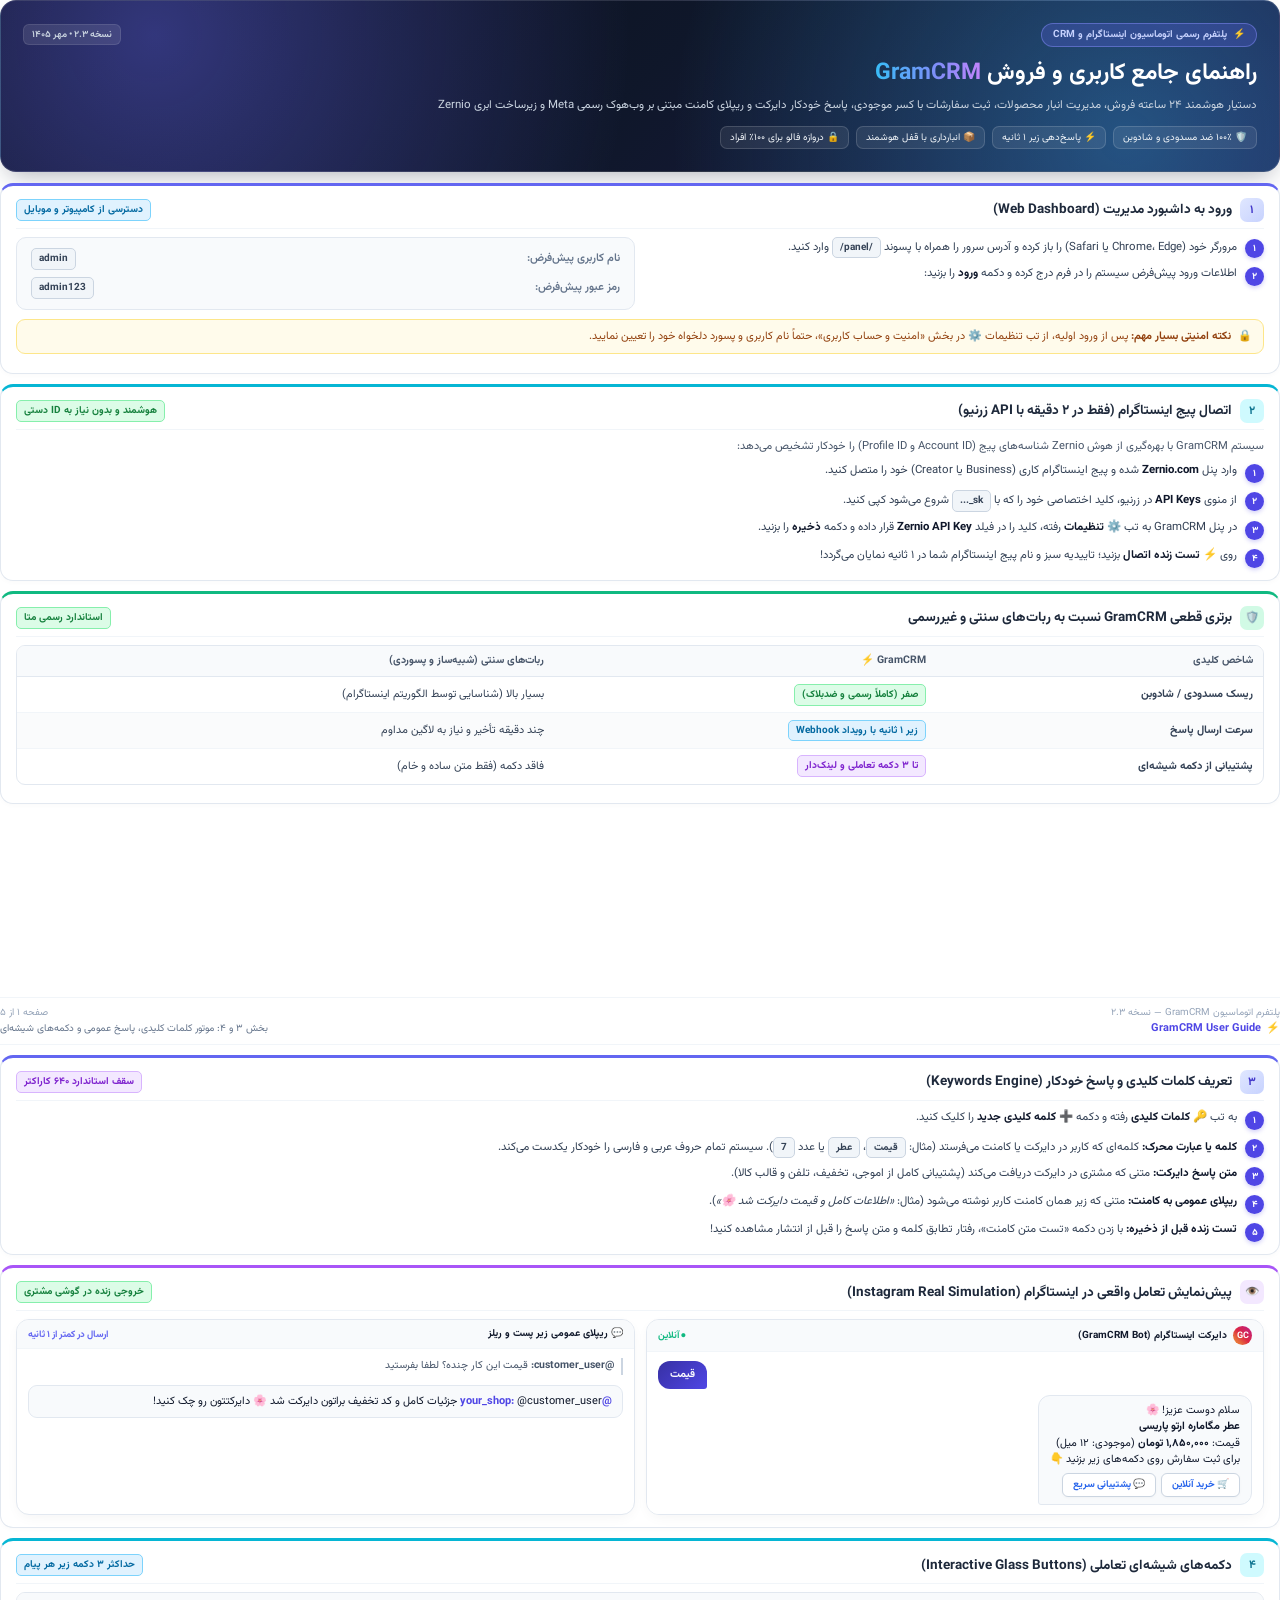
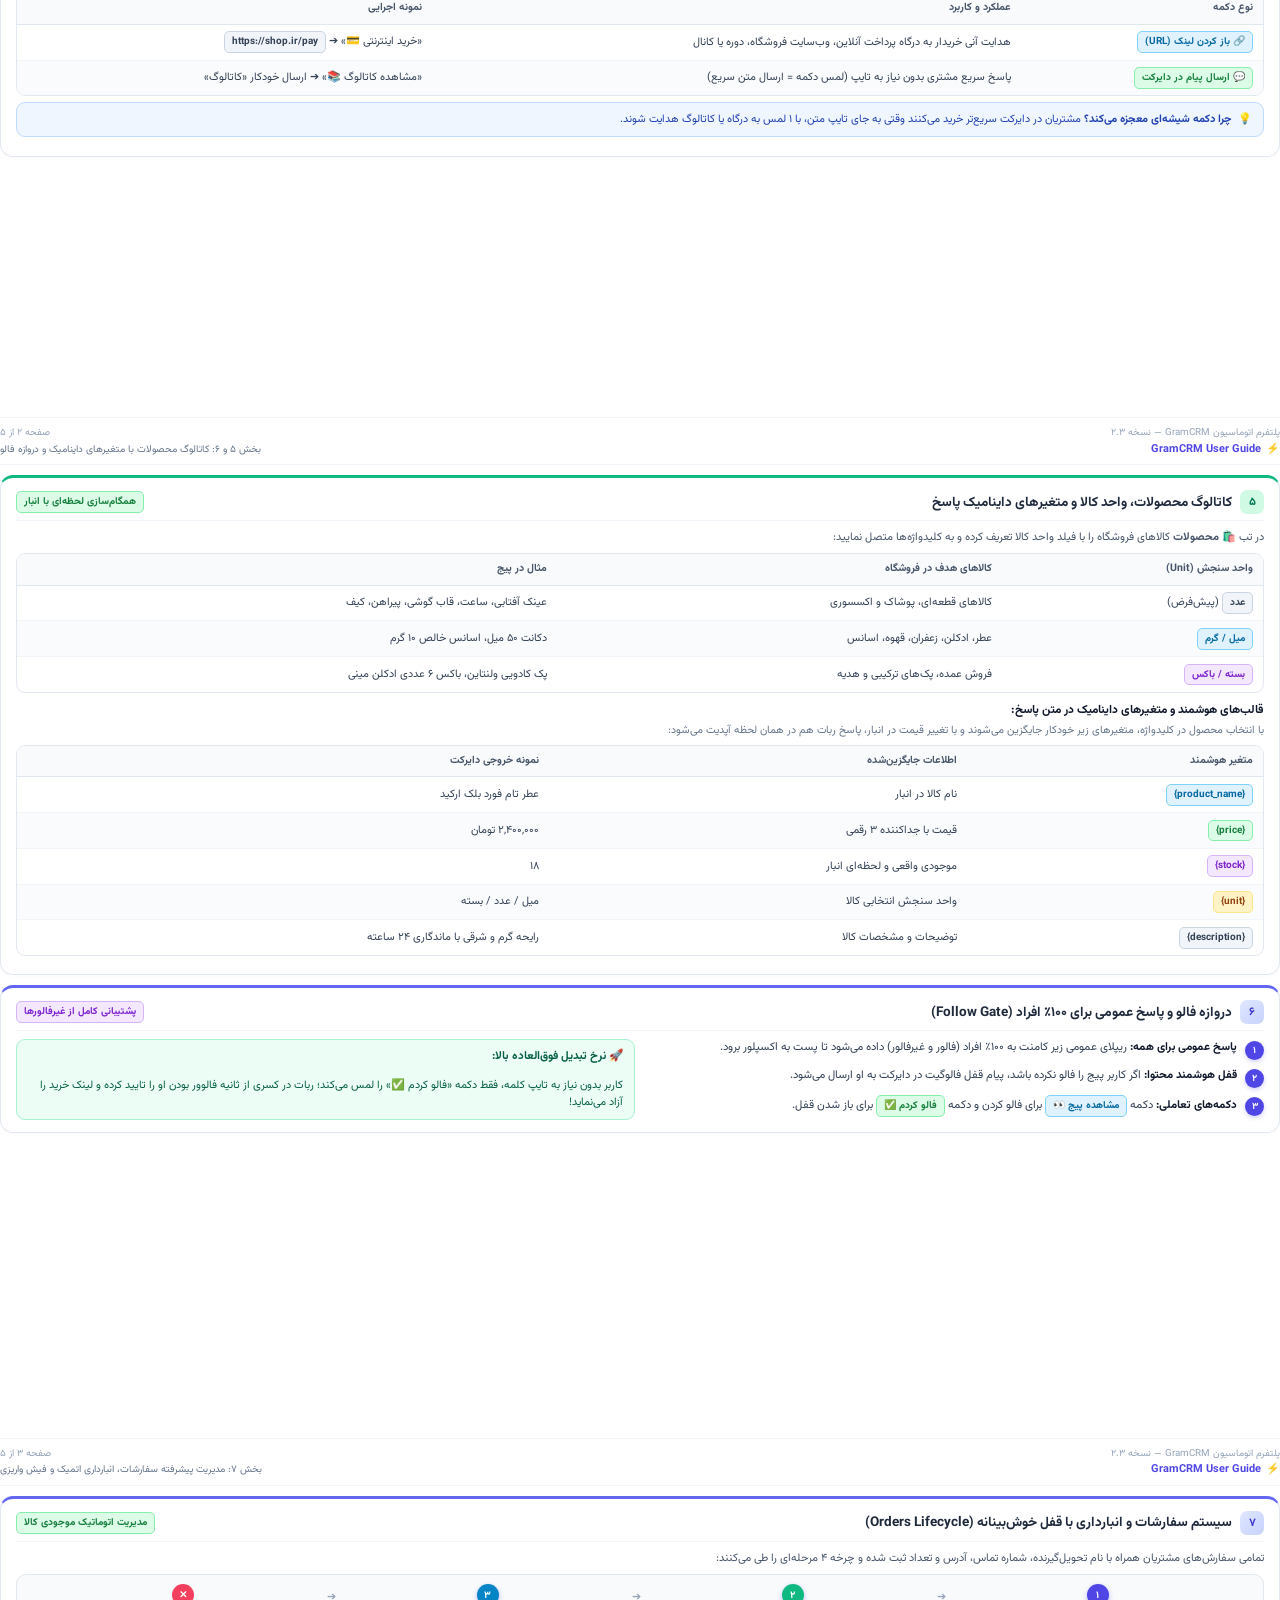
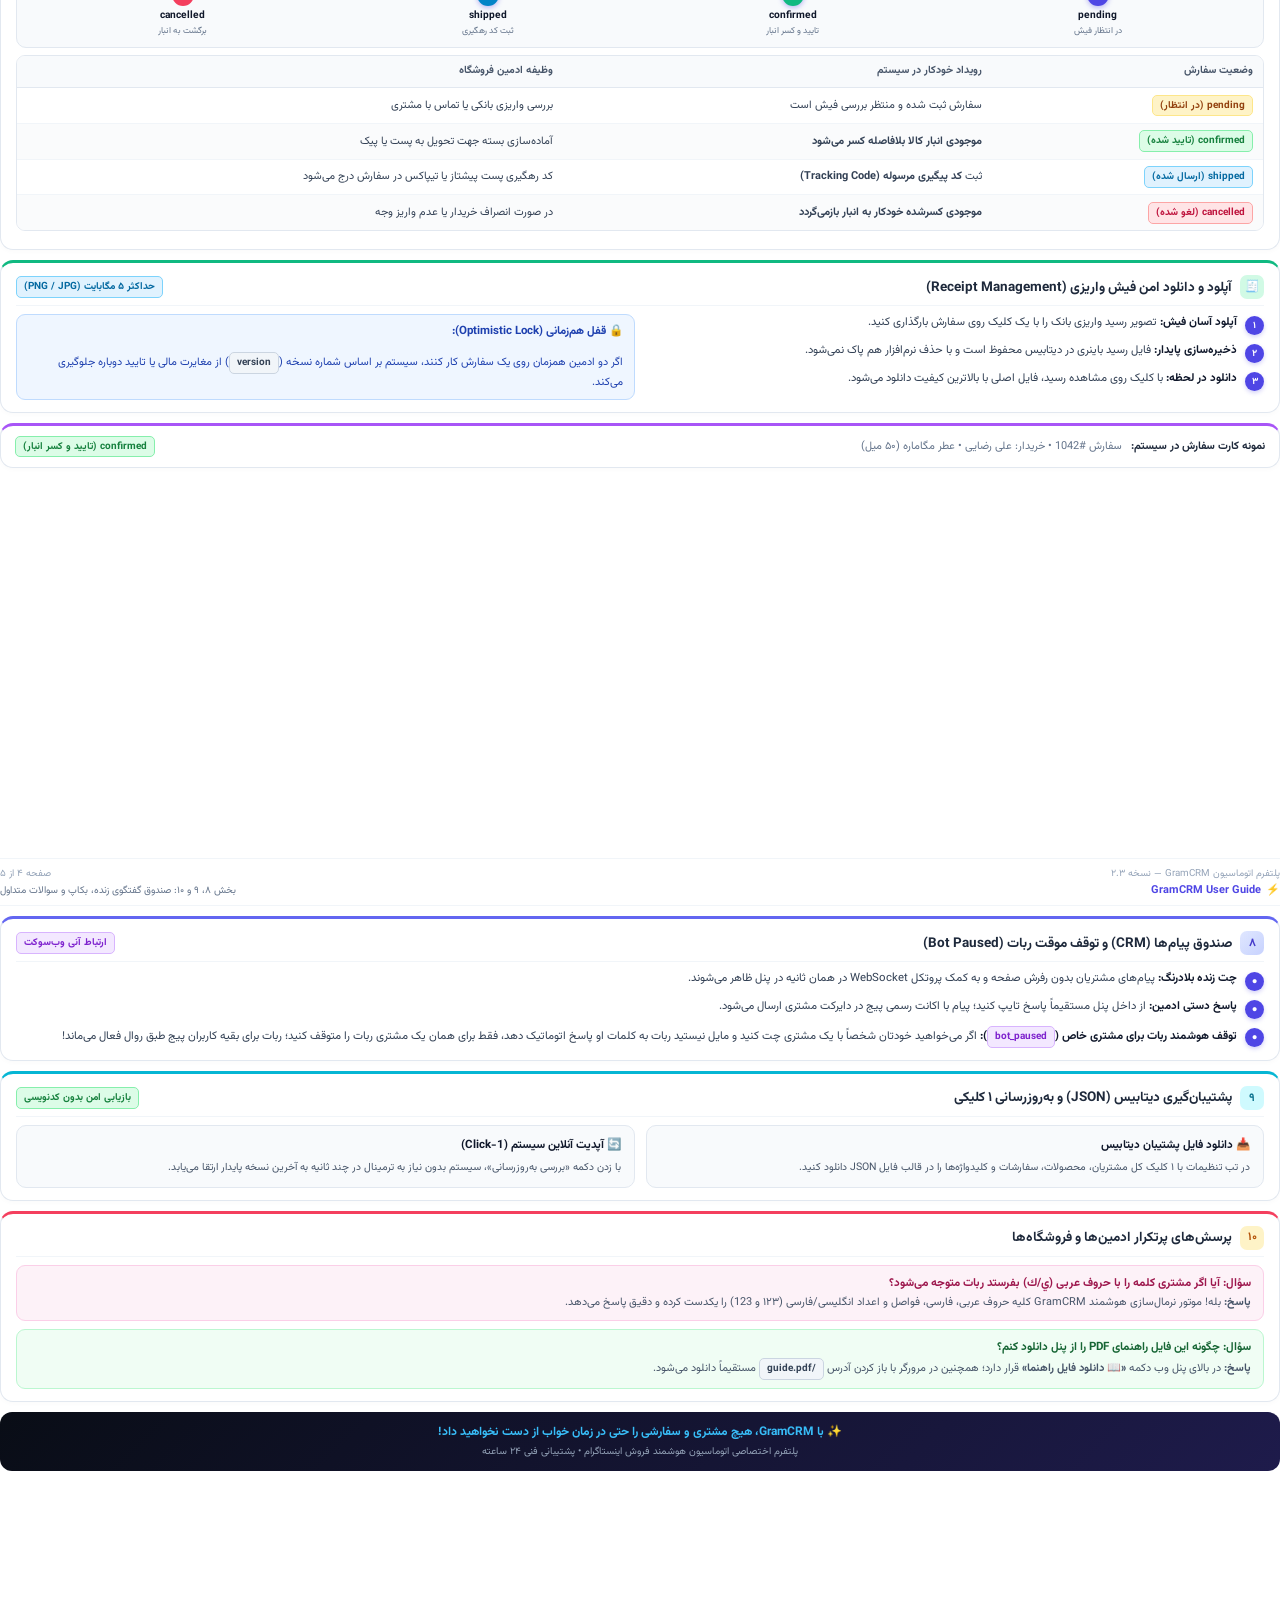
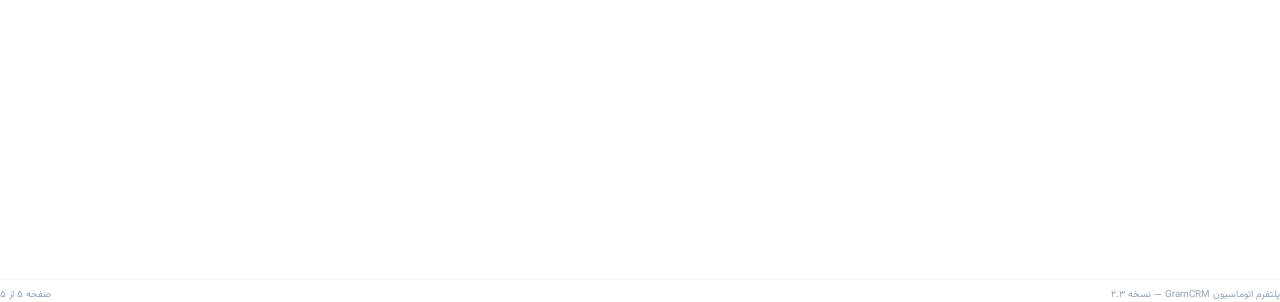
==== commit 8b27f936: "docs: redesign user guide PDF with modern executive styling and local Vazirmatn typography" ====
--- a/user_guide_pdf.html
+++ b/user_guide_pdf.html
@@ -2,20 +2,30 @@
 <html lang="fa" dir="rtl">
 <head>
   <meta charset="UTF-8">
-  <title>راهنمای جامع کاربری GramCRM</title>
-  <link rel="preconnect" href="https://fonts.googleapis.com">
-  <link rel="preconnect" href="https://fonts.gstatic.com" crossorigin>
-  <link href="https://fonts.googleapis.com/css2?family=Vazirmatn:wght@300;400;500;600;700;800;900&display=swap" rel="stylesheet">
+  <title>راهنمای جامع کاربری و فروشگاهی GramCRM</title>
   <style>
+    @font-face {
+      font-family: 'Vazirmatn';
+      src: url('Vazirmatn-Regular.ttf') format('truetype');
+      font-weight: 400;
+      font-style: normal;
+    }
+    @font-face {
+      font-family: 'Vazirmatn';
+      src: url('Vazirmatn-SemiBold.ttf') format('truetype');
+      font-weight: 600;
+      font-style: normal;
+    }
+    @font-face {
+      font-family: 'Vazirmatn';
+      src: url('Vazirmatn-Bold.ttf') format('truetype');
+      font-weight: 700;
+      font-style: normal;
+    }
+
     @page {
-      size: A4;
-      margin: 12mm 15mm 12mm 15mm;
-      @bottom-center {
-        content: counter(page);
-        font-family: 'Vazirmatn', Tahoma, sans-serif;
-        font-size: 8.5pt;
-        color: #64748b;
-      }
+      size: A4 portrait;
+      margin: 10mm 13mm 10mm 13mm;
     }
 
     * {
@@ -28,657 +38,1138 @@
       font-family: 'Vazirmatn', Tahoma, 'Segoe UI', sans-serif;
       background-color: #ffffff;
       color: #0f172a;
-      line-height: 1.65;
-      font-size: 13px;
+      line-height: 1.58;
+      font-size: 11.8px;
       margin: 0;
       padding: 0;
-    }
-
-    /* Cover / Header */
-    .header-hero {
-      background: linear-gradient(135deg, #090d16 0%, #111827 50%, #1e1b4b 100%);
+      direction: rtl;
+    }
+
+    /* Page container */
+    .doc-page {
+      page-break-after: always;
+      position: relative;
+      height: 270mm;
+      max-height: 272mm;
+      overflow: hidden;
+      display: flex;
+      flex-direction: column;
+      justify-content: space-between;
+    }
+
+    .doc-page:last-child {
+      page-break-after: avoid;
+    }
+
+    /* Running page header */
+    .page-header-bar {
+      display: flex;
+      justify-content: space-between;
+      align-items: center;
+      padding-bottom: 6px;
+      margin-bottom: 10px;
+      border-bottom: 1.5px solid #f1f5f9;
+      font-size: 10px;
+      color: #64748b;
+    }
+
+    .brand-logo-text {
+      display: inline-flex;
+      align-items: center;
+      gap: 5px;
+      font-weight: 800;
+      color: #4f46e5;
+      font-size: 11px;
+    }
+
+    /* Cover / Hero Header */
+    .hero-banner {
+      background: radial-gradient(circle at 12% 20%, rgba(99, 102, 241, 0.45), transparent 42%),
+                  radial-gradient(circle at 88% 80%, rgba(56, 189, 248, 0.35), transparent 40%),
+                  linear-gradient(135deg, #090d16 0%, #0f172a 50%, #1e1b4b 100%);
       color: #ffffff;
-      padding: 28px 26px;
+      padding: 22px 22px;
       border-radius: 16px;
-      margin-bottom: 20px;
+      margin-bottom: 11px;
       position: relative;
-      overflow: hidden;
-      border: 1px solid rgba(255, 255, 255, 0.1);
-      box-shadow: 0 10px 25px -5px rgba(0, 0, 0, 0.2);
-    }
-
-    .badge-official {
+      border: 1px solid rgba(255, 255, 255, 0.12);
+      box-shadow: 0 10px 25px -8px rgba(15, 23, 42, 0.35);
+    }
+
+    .hero-top-row {
+      display: flex;
+      justify-content: space-between;
+      align-items: center;
+      margin-bottom: 8px;
+    }
+
+    .badge-pill-neon {
       display: inline-flex;
       align-items: center;
       gap: 6px;
       background: rgba(99, 102, 241, 0.25);
-      border: 1px solid rgba(129, 140, 248, 0.4);
+      border: 1px solid rgba(129, 140, 248, 0.5);
       color: #c7d2fe;
-      padding: 3px 12px;
+      padding: 3px 11px;
       border-radius: 9999px;
-      font-size: 11px;
+      font-size: 10px;
+      font-weight: 700;
+    }
+
+    .version-tag {
+      font-size: 9.5px;
+      color: #cbd5e1;
+      background: rgba(255, 255, 255, 0.1);
+      padding: 2px 8px;
+      border-radius: 6px;
+      border: 1px solid rgba(255, 255, 255, 0.1);
       font-weight: 600;
-      margin-bottom: 10px;
     }
 
     .hero-title {
-      font-size: 25px;
+      font-size: 23px;
       font-weight: 900;
-      margin: 0 0 6px 0;
-      letter-spacing: -0.5px;
+      margin: 0 0 5px 0;
       color: #ffffff;
     }
 
-    .hero-title span {
-      background: linear-gradient(90deg, #38bdf8, #818cf8);
+    .hero-title .gradient-text {
+      background: linear-gradient(90deg, #38bdf8 0%, #818cf8 60%, #c084fc 100%);
       -webkit-background-clip: text;
       -webkit-text-fill-color: transparent;
     }
 
     .hero-subtitle {
-      font-size: 12.5px;
-      color: #94a3b8;
-      margin: 0;
+      font-size: 11.5px;
+      color: #cbd5e1;
+      margin: 0 0 11px 0;
       line-height: 1.6;
     }
 
-    /* Cards & Containers */
+    .hero-spec-strip {
+      display: flex;
+      gap: 7px;
+      flex-wrap: wrap;
+    }
+
+    .spec-chip {
+      background: rgba(255, 255, 255, 0.08);
+      border: 1px solid rgba(255, 255, 255, 0.15);
+      padding: 3px 9px;
+      border-radius: 7px;
+      font-size: 9.8px;
+      color: #f1f5f9;
+      display: inline-flex;
+      align-items: center;
+      gap: 5px;
+      font-weight: 500;
+    }
+
+    /* Cards */
     .card {
       background: #ffffff;
       border: 1px solid #e2e8f0;
       border-radius: 13px;
-      padding: 16px 18px;
-      margin-bottom: 16px;
+      padding: 12px 15px;
+      margin-bottom: 10px;
       page-break-inside: avoid;
-      box-shadow: 0 2px 5px rgba(0,0,0,0.02);
+      box-shadow: 0 2px 5px rgba(15, 23, 42, 0.02);
+      position: relative;
+    }
+
+    .card.accent-indigo { border-top: 3.5px solid #6366f1; }
+    .card.accent-cyan { border-top: 3.5px solid #06b6d4; }
+    .card.accent-emerald { border-top: 3.5px solid #10b981; }
+    .card.accent-purple { border-top: 3.5px solid #a855f7; }
+    .card.accent-rose { border-top: 3.5px solid #f43f5e; }
+
+    .card-head {
+      display: flex;
+      justify-content: space-between;
+      align-items: center;
+      margin-bottom: 8px;
+      padding-bottom: 6px;
+      border-bottom: 1px solid #f1f5f9;
     }
 
     .card-title {
       display: flex;
       align-items: center;
-      gap: 10px;
-      font-size: 15px;
+      gap: 8px;
+      font-size: 13.5px;
       font-weight: 800;
       color: #1e293b;
-      margin-top: 0;
-      margin-bottom: 10px;
-      padding-bottom: 8px;
-      border-bottom: 2px solid #f1f5f9;
-    }
-
-    .card-title-icon {
-      width: 26px;
-      height: 26px;
-      border-radius: 8px;
-      background: #e0e7ff;
-      color: #4f46e5;
-      display: flex;
+      margin: 0;
+    }
+
+    .icon-box {
+      width: 24px;
+      height: 24px;
+      border-radius: 7px;
+      background: linear-gradient(135deg, #e0e7ff 0%, #c7d2fe 100%);
+      color: #4338ca;
+      display: inline-flex;
       align-items: center;
       justify-content: center;
-      font-size: 13px;
+      font-size: 11.5px;
       font-weight: 800;
       flex-shrink: 0;
     }
 
-    /* Step Badge */
-    .step-item {
-      display: flex;
-      gap: 10px;
-      margin-bottom: 10px;
+    .icon-box.emerald { background: #d1fae5; color: #047857; }
+    .icon-box.cyan { background: #cffafe; color: #0e7490; }
+    .icon-box.purple { background: #f3e8ff; color: #7e22ce; }
+    .icon-box.amber { background: #fef3c7; color: #b45309; }
+
+    /* Bento Grid */
+    .bento-grid-2 {
+      display: grid;
+      grid-template-columns: 1fr 1fr;
+      gap: 11px;
+    }
+
+    /* Steps */
+    .step-list {
+      display: flex;
+      flex-direction: column;
+      gap: 7px;
+    }
+
+    .step-row {
+      display: flex;
+      gap: 8px;
       align-items: flex-start;
     }
 
-    .step-number {
+    .step-badge {
       background: #4f46e5;
       color: white;
+      font-weight: 800;
+      font-size: 9.5px;
+      width: 19px;
+      height: 19px;
+      border-radius: 50%;
+      display: flex;
+      align-items: center;
+      justify-content: center;
+      flex-shrink: 0;
+      margin-top: 2px;
+      box-shadow: 0 2px 4px rgba(79, 70, 229, 0.25);
+    }
+
+    .step-text {
+      flex: 1;
+      font-size: 11.4px;
+      color: #334155;
+      line-height: 1.55;
+    }
+
+    .step-text strong {
+      color: #0f172a;
+    }
+
+    /* Instagram Live Mockup */
+    .ig-mockup-wrapper {
+      background: #ffffff;
+      border: 1.5px solid #e2e8f0;
+      border-radius: 13px;
+      overflow: hidden;
+      box-shadow: 0 4px 14px -3px rgba(15, 23, 42, 0.05);
+    }
+
+    .ig-mockup-top {
+      background: #f8fafc;
+      padding: 6px 11px;
+      display: flex;
+      align-items: center;
+      justify-content: space-between;
+      border-bottom: 1px solid #f1f5f9;
+      font-size: 10px;
       font-weight: 700;
+      color: #0f172a;
+    }
+
+    .ig-user-badge {
+      display: flex;
+      align-items: center;
+      gap: 6px;
+    }
+
+    .ig-avatar {
+      width: 19px;
+      height: 19px;
+      border-radius: 50%;
+      background: linear-gradient(45deg, #f09433 0%, #e6683c 25%, #dc2743 50%, #cc2366 75%, #bc1888 100%);
+      display: flex;
+      align-items: center;
+      justify-content: center;
+      color: white;
+      font-size: 9px;
+      font-weight: 800;
+    }
+
+    .ig-chat-canvas {
+      background: #ffffff;
+      padding: 9px 11px;
+      display: flex;
+      flex-direction: column;
+      gap: 6px;
+    }
+
+    .ig-bubble-in {
+      align-self: flex-start;
+      background: #f8fafc;
+      color: #0f172a;
+      padding: 7px 11px;
+      border-radius: 12px 12px 12px 3px;
+      font-size: 10.8px;
+      max-width: 88%;
+      line-height: 1.52;
+      border: 1px solid #e2e8f0;
+    }
+
+    .ig-bubble-out {
+      align-self: flex-end;
+      background: linear-gradient(135deg, #3730a3 0%, #4f46e5 100%);
+      color: #ffffff;
+      padding: 5px 12px;
+      border-radius: 12px 12px 3px 12px;
       font-size: 11px;
+      max-width: 60%;
+      font-weight: 600;
+    }
+
+    .ig-glass-buttons {
+      display: flex;
+      gap: 5px;
+      margin-top: 5px;
+      flex-wrap: wrap;
+    }
+
+    .ig-glass-btn {
+      background: #ffffff;
+      border: 1px solid #cbd5e1;
+      color: #2563eb;
+      font-weight: 700;
+      padding: 3.5px 10px;
+      border-radius: 6px;
+      font-size: 9.8px;
+      display: inline-flex;
+      align-items: center;
+      gap: 4px;
+      box-shadow: 0 1px 3px rgba(0,0,0,0.03);
+    }
+
+    /* Sleek Tables */
+    table.sleek-table {
+      width: 100%;
+      border-collapse: separate;
+      border-spacing: 0;
+      margin: 6px 0;
+      font-size: 11px;
+      border-radius: 9px;
+      overflow: hidden;
+      border: 1px solid #e2e8f0;
+    }
+
+    table.sleek-table th {
+      background: #f8fafc;
+      color: #475569;
+      font-weight: 800;
+      text-align: right;
+      padding: 7px 10px;
+      border-bottom: 1.5px solid #e2e8f0;
+      font-size: 10.5px;
+    }
+
+    table.sleek-table td {
+      padding: 6.5px 10px;
+      border-bottom: 1px solid #f1f5f9;
+      color: #334155;
+    }
+
+    table.sleek-table tr:last-child td {
+      border-bottom: none;
+    }
+
+    table.sleek-table tr:nth-child(even) td {
+      background-color: #fafbfc;
+    }
+
+    /* Badges & Pills */
+    .pill {
+      display: inline-flex;
+      align-items: center;
+      gap: 3px;
+      padding: 2px 7px;
+      border-radius: 5px;
+      font-size: 10px;
+      font-weight: 700;
+      background: #f1f5f9;
+      color: #334155;
+      border: 1px solid #cbd5e1;
+    }
+
+    .pill.green { background: #dcfce7; color: #15803d; border-color: #86efac; }
+    .pill.blue { background: #e0f2fe; color: #0369a1; border-color: #7dd3fc; }
+    .pill.purple { background: #f3e8ff; color: #7e22ce; border-color: #d8b4fe; }
+    .pill.amber { background: #fef3c7; color: #92400e; border-color: #fde68a; }
+    .pill.rose { background: #ffe4e6; color: #be123c; border-color: #fca5a5; }
+
+    /* Callout Alerts */
+    .callout {
+      border-radius: 9px;
+      padding: 8px 11px;
+      margin: 7px 0;
+      font-size: 11px;
+      display: flex;
+      align-items: flex-start;
+      gap: 7px;
+      line-height: 1.55;
+    }
+
+    .callout.tip { background: #ecfdf5; border: 1px solid #a7f3d0; color: #065f46; }
+    .callout.info { background: #eff6ff; border: 1px solid #bfdbfe; color: #1e40af; }
+    .callout.warn { background: #fffbeb; border: 1px solid #fde68a; color: #92400e; }
+
+    /* Order tracker pipeline */
+    .order-pipeline {
+      display: flex;
+      align-items: center;
+      justify-content: space-between;
+      background: #f8fafc;
+      border: 1px solid #e2e8f0;
+      border-radius: 10px;
+      padding: 9px 13px;
+      margin: 7px 0;
+    }
+
+    .pipeline-step {
+      display: flex;
+      flex-direction: column;
+      align-items: center;
+      text-align: center;
+      position: relative;
+      flex: 1;
+    }
+
+    .pipeline-step:not(:last-child)::after {
+      content: "➔";
+      position: absolute;
+      left: -8px;
+      top: 5px;
+      color: #94a3b8;
+      font-size: 11px;
+    }
+
+    .pipeline-dot {
       width: 22px;
       height: 22px;
       border-radius: 50%;
+      background: #e2e8f0;
+      color: #475569;
       display: flex;
       align-items: center;
       justify-content: center;
-      flex-shrink: 0;
-      margin-top: 2px;
-    }
-
-    .step-content {
-      flex: 1;
-      font-size: 12.5px;
-      color: #334155;
-    }
-
-    .step-content strong {
+      font-size: 10px;
+      font-weight: 800;
+      margin-bottom: 2px;
+    }
+
+    .pipeline-step.active .pipeline-dot {
+      background: #4f46e5;
+      color: white;
+      box-shadow: 0 2px 5px rgba(79, 70, 229, 0.35);
+    }
+
+    .pipeline-title {
+      font-size: 10.2px;
+      font-weight: 800;
       color: #0f172a;
     }
 
-    /* Tables */
-    table {
-      width: 100%;
-      border-collapse: collapse;
-      margin: 10px 0;
-      font-size: 12px;
-    }
-
-    th {
-      background: #f8fafc;
-      color: #475569;
-      font-weight: 700;
-      text-align: right;
-      padding: 8px 10px;
-      border: 1px solid #e2e8f0;
-    }
-
-    td {
-      padding: 8px 10px;
-      border: 1px solid #e2e8f0;
-      color: #334155;
-    }
-
-    tr:nth-child(even) td {
-      background-color: #fbfcfe;
-    }
-
-    /* Alerts */
-    .alert {
-      border-radius: 9px;
-      padding: 10px 12px;
-      margin: 10px 0;
-      font-size: 12px;
-      display: flex;
-      align-items: flex-start;
-      gap: 8px;
-      page-break-inside: avoid;
-    }
-
-    .alert-tip {
-      background-color: #ecfdf5;
-      border: 1px solid #a7f3d0;
-      color: #065f46;
-    }
-
-    .alert-info {
-      background-color: #eff6ff;
-      border: 1px solid #bfdbfe;
-      color: #1e40af;
-    }
-
-    .alert-warn {
-      background-color: #fffbeb;
-      border: 1px solid #fde68a;
-      color: #92400e;
-    }
-
-    .pill {
-      display: inline-block;
-      padding: 1px 7px;
-      border-radius: 5px;
-      font-size: 11px;
-      font-weight: 600;
-      font-family: monospace, Tahoma;
-      background: #f1f5f9;
-      color: #334155;
-      border: 1px solid #cbd5e1;
-    }
-
-    .pill-green {
-      background: #dcfce7;
-      color: #15803d;
-      border-color: #86efac;
-    }
-
-    .pill-blue {
-      background: #e0f2fe;
-      color: #0369a1;
-      border-color: #7dd3fc;
-    }
-
-    .pill-purple {
-      background: #f3e8ff;
-      color: #7e22ce;
-      border-color: #d8b4fe;
-    }
-
-    /* Key-Value Summary Grid */
-    .info-grid {
-      display: grid;
-      grid-template-columns: repeat(2, 1fr);
-      gap: 10px;
-      margin-top: 8px;
-    }
-
-    .info-box {
-      background: #f8fafc;
-      border: 1px solid #e2e8f0;
-      border-radius: 8px;
-      padding: 8px 10px;
-    }
-
-    .info-box-title {
-      font-size: 11px;
-      font-weight: 700;
+    .pipeline-desc {
+      font-size: 8.8px;
       color: #64748b;
-      margin-bottom: 3px;
-    }
-
-    .info-box-val {
-      font-size: 12.5px;
-      font-weight: 600;
-      color: #0f172a;
-    }
-
-    .page-break {
-      page-break-before: always;
-    }
-
-    .footer-note {
-      text-align: center;
-      font-size: 11px;
+    }
+
+    /* Footer Note */
+    .doc-footer-bottom {
+      padding-top: 7px;
+      border-top: 1.5px solid #f1f5f9;
+      display: flex;
+      justify-content: space-between;
+      align-items: center;
+      font-size: 9.8px;
       color: #94a3b8;
-      margin-top: 20px;
-      padding-top: 12px;
-      border-top: 1px solid #e2e8f0;
     }
   </style>
 </head>
 <body>
 
-  <!-- HERO HEADER -->
-  <div class="header-hero">
-    <div class="badge-official">
-      <span>⚡</span> نسخه رسمی جدید (v2.3) - راهنمای جامع کاربری و فروش GramCRM
+  <!-- ==================== PAGE 1: COVER & QUICK START ==================== -->
+  <div class="doc-page">
+    <div>
+      <div class="hero-banner">
+        <div class="hero-top-row">
+          <span class="badge-pill-neon">
+            <span>⚡</span> پلتفرم رسمی اتوماسیون اینستاگرام و CRM
+          </span>
+          <span class="version-tag">نسخه ۲.۳ • مهر ۱۴۰۵</span>
+        </div>
+        <h1 class="hero-title">راهنمای جامع کاربری و فروش <span class="gradient-text">GramCRM</span></h1>
+        <p class="hero-subtitle">
+          دستیار هوشمند ۲۴ ساعته فروش، مدیریت انبار محصولات، ثبت سفارشات با کسر موجودی، پاسخ خودکار دایرکت و ریپلای کامنت مبتنی بر وب‌هوک رسمی Meta و زیرساخت ابری Zernio
+        </p>
+        <div class="hero-spec-strip">
+          <span class="spec-chip">🛡️ ۱۰۰٪ ضد مسدودی و شادوبن</span>
+          <span class="spec-chip">⚡ پاسخ‌دهی زیر ۱ ثانیه</span>
+          <span class="spec-chip">📦 انبارداری با قفل هوشمند</span>
+          <span class="spec-chip">🔒 دروازه فالو برای ۱۰۰٪ افراد</span>
+        </div>
+      </div>
+
+      <!-- SECTION 1: LOGIN -->
+      <div class="card accent-indigo">
+        <div class="card-head">
+          <div class="card-title">
+            <div class="icon-box">۱</div>
+            <span>ورود به داشبورد مدیریت (Web Dashboard)</span>
+          </div>
+          <span class="pill blue">دسترسی از کامپیوتر و موبایل</span>
+        </div>
+        <div class="bento-grid-2">
+          <div class="step-list">
+            <div class="step-row">
+              <div class="step-badge">۱</div>
+              <div class="step-text">
+                مرورگر خود (Chrome، Edge یا Safari) را باز کرده و آدرس سرور را همراه با پسوند <span class="pill">/panel/</span> وارد کنید.
+              </div>
+            </div>
+            <div class="step-row">
+              <div class="step-badge">۲</div>
+              <div class="step-text">
+                اطلاعات ورود پیش‌فرض سیستم را در فرم درج کرده و دکمه <strong>ورود</strong> را بزنید:
+              </div>
+            </div>
+          </div>
+          <div style="background: #f8fafc; border: 1.5px solid #e2e8f0; border-radius: 10px; padding: 10px 14px; display: flex; flex-direction: column; justify-content: center; gap: 7px;">
+            <div style="display: flex; justify-content: space-between; align-items: center; font-size: 11.2px;">
+              <span style="color: #64748b; font-weight: 600;">نام کاربری پیش‌فرض:</span>
+              <span class="pill">admin</span>
+            </div>
+            <div style="display: flex; justify-content: space-between; align-items: center; font-size: 11.2px;">
+              <span style="color: #64748b; font-weight: 600;">رمز عبور پیش‌فرض:</span>
+              <span class="pill">admin123</span>
+            </div>
+          </div>
+        </div>
+        <div class="callout warn" style="margin-top: 9px;">
+          <span>🔒</span>
+          <div><strong>نکته امنیتی بسیار مهم:</strong> پس از ورود اولیه، از تب تنظیمات ⚙️ در بخش «امنیت و حساب کاربری»، حتماً نام کاربری و پسورد دلخواه خود را تعیین نمایید.</div>
+        </div>
+      </div>
+
+      <!-- SECTION 2: ZERNIO CONNECTION -->
+      <div class="card accent-cyan">
+        <div class="card-head">
+          <div class="card-title">
+            <div class="icon-box cyan">۲</div>
+            <span>اتصال پیج اینستاگرام (فقط در ۲ دقیقه با API زرنیو)</span>
+          </div>
+          <span class="pill green">هوشمند و بدون نیاز به ID دستی</span>
+        </div>
+        <p style="margin: 0 0 7px 0; color: #475569; font-size: 11.2px;">
+          سیستم GramCRM با بهره‌گیری از هوش Zernio شناسه‌های پیج (Account ID و Profile ID) را خودکار تشخیص می‌دهد:
+        </p>
+        <div class="step-list">
+          <div class="step-row">
+            <div class="step-badge">۱</div>
+            <div class="step-text">
+              وارد پنل <strong>Zernio.com</strong> شده و پیج اینستاگرام کاری (Business یا Creator) خود را متصل کنید.
+            </div>
+          </div>
+          <div class="step-row">
+            <div class="step-badge">۲</div>
+            <div class="step-text">
+              از منوی <strong>API Keys</strong> در زرنیو، کلید اختصاصی خود را که با <span class="pill">sk_...</span> شروع می‌شود کپی کنید.
+            </div>
+          </div>
+          <div class="step-row">
+            <div class="step-badge">۳</div>
+            <div class="step-text">
+              در پنل GramCRM به تب <strong>⚙️ تنظیمات</strong> رفته، کلید را در فیلد <strong>Zernio API Key</strong> قرار داده و دکمه <strong>ذخیره</strong> را بزنید.
+            </div>
+          </div>
+          <div class="step-row">
+            <div class="step-badge">۴</div>
+            <div class="step-text">
+              روی <strong>⚡ تست زنده اتصال</strong> بزنید؛ تاییدیه سبز و نام پیج اینستاگرام شما در ۱ ثانیه نمایان می‌گردد!
+            </div>
+          </div>
+        </div>
+      </div>
+
+      <!-- COMPARISON BOX -->
+      <div class="card accent-emerald">
+        <div class="card-head">
+          <div class="card-title">
+            <div class="icon-box emerald">🛡️</div>
+            <span>برتری قطعی GramCRM نسبت به ربات‌های سنتی و غیررسمی</span>
+          </div>
+          <span class="pill green">استاندارد رسمی متا</span>
+        </div>
+        <table class="sleek-table">
+          <thead>
+            <tr>
+              <th>شاخص کلیدی</th>
+              <th>GramCRM ⚡</th>
+              <th>ربات‌های سنتی (شبیه‌ساز و پسوردی)</th>
+            </tr>
+          </thead>
+          <tbody>
+            <tr>
+              <td><strong>ریسک مسدودی / شادوبن</strong></td>
+              <td><span class="pill green">صفر (کاملاً رسمی و ضدبلاک)</span></td>
+              <td>بسیار بالا (شناسایی توسط الگوریتم اینستاگرام)</td>
+            </tr>
+            <tr>
+              <td><strong>سرعت ارسال پاسخ</strong></td>
+              <td><span class="pill blue">زیر ۱ ثانیه با رویداد Webhook</span></td>
+              <td>چند دقیقه تأخیر و نیاز به لاگین مداوم</td>
+            </tr>
+            <tr>
+              <td><strong>پشتیبانی از دکمه شیشه‌ای</strong></td>
+              <td><span class="pill purple">تا ۳ دکمه تعاملی و لینک‌دار</span></td>
+              <td>فاقد دکمه (فقط متن ساده و خام)</td>
+            </tr>
+          </tbody>
+        </table>
+      </div>
     </div>
-    <h1 class="hero-title">راهنمای کاربری <span>GramCRM</span></h1>
-    <p class="hero-subtitle">
-      سامانه جامع مدیریت ارتباط با مشتری (CRM)، اتوماسیون هوشمند کامنت و دایرکت اینستاگرام، مدیریت انبار محصولات و ثبت سفارشات آنلاین
-    </p>
-  </div>
-
-  <!-- SECTION 1: LOGIN -->
-  <div class="card">
-    <div class="card-title">
-      <div class="card-title-icon">۱</div>
-      <span>ورود به پنل مدیریت (Login)</span>
-    </div>
-    <p style="margin-top: 0; color: #475569;">
-      برای دسترسی به داشبورد، از هر دستگاهی (کامپیوتر، لپ‌تاپ، تبلت یا موبایل) می‌توانید وارد شوید:
-    </p>
-
-    <div class="step-item">
-      <div class="step-number">۱</div>
-      <div class="step-content">
-        مرورگر اینترنت خود را باز کرده و آدرس پنل را وارد کنید:
-        <br>
-        <span class="pill">https://your-domain.up.railway.app/panel/</span>
-      </div>
-    </div>
-
-    <div class="step-item">
-      <div class="step-number">۲</div>
-      <div class="step-content">
-        اطلاعات ورود پیش‌فرض را وارد نمایید:
-        <div class="info-grid">
-          <div class="info-box">
-            <div class="info-box-title">نام کاربری پیش‌فرض</div>
-            <div class="info-box-val"><span class="pill">admin</span></div>
-          </div>
-          <div class="info-box">
-            <div class="info-box-title">رمز عبور پیش‌فرض</div>
-            <div class="info-box-val"><span class="pill">admin123</span></div>
-          </div>
-        </div>
-      </div>
-    </div>
-
-    <div class="alert alert-warn">
-      <span>🔒</span>
-      <div>
-        <strong>نکته امنیتی بسیار مهم:</strong> بلافاصله پس از اولین ورود، به تب <strong>تنظیمات ⚙️</strong> رفته و در بخش «امنیت و حساب کاربری ادمین»، نام کاربری و رمز عبور خود را تغییر دهید.
-      </div>
+
+    <div class="doc-footer-bottom">
+      <span>پلتفرم اتوماسیون GramCRM — نسخه ۲.۳</span>
+      <span>صفحه ۱ از ۵</span>
     </div>
   </div>
 
-  <!-- SECTION 2: INSTAGRAM CONNECTION -->
-  <div class="card">
-    <div class="card-title">
-      <div class="card-title-icon">۲</div>
-      <span>اتصال پیج اینستاگرام (فقط در ۲ دقیقه با API زرنیو)</span>
+  <!-- ==================== PAGE 2: KEYWORDS & INSTAGRAM LIVE MOCKUP ==================== -->
+  <div class="doc-page">
+    <div>
+      <div class="page-header-bar">
+        <span class="brand-logo-text"><span>⚡</span> GramCRM User Guide</span>
+        <span>بخش ۳ و ۴: موتور کلمات کلیدی، پاسخ عمومی و دکمه‌های شیشه‌ای</span>
+      </div>
+
+      <!-- SECTION 3: KEYWORDS -->
+      <div class="card accent-indigo">
+        <div class="card-head">
+          <div class="card-title">
+            <div class="icon-box">۳</div>
+            <span>تعریف کلمات کلیدی و پاسخ خودکار (Keywords Engine)</span>
+          </div>
+          <span class="pill purple">سقف استاندارد ۶۴۰ کاراکتر</span>
+        </div>
+        <div class="step-list">
+          <div class="step-row">
+            <div class="step-badge">۱</div>
+            <div class="step-text">
+              به تب <strong>🔑 کلمات کلیدی</strong> رفته و دکمه <strong>➕ کلمه کلیدی جدید</strong> را کلیک کنید.
+            </div>
+          </div>
+          <div class="step-row">
+            <div class="step-badge">۲</div>
+            <div class="step-text">
+              <strong>کلمه یا عبارت محرک:</strong> کلمه‌ای که کاربر در دایرکت یا کامنت می‌فرستد (مثال: <span class="pill">قیمت</span>، <span class="pill">عطر</span> یا عدد <span class="pill">7</span>). سیستم تمام حروف عربی و فارسی را خودکار یکدست می‌کند.
+            </div>
+          </div>
+          <div class="step-row">
+            <div class="step-badge">۳</div>
+            <div class="step-text">
+              <strong>متن پاسخ دایرکت:</strong> متنی که مشتری در دایرکت دریافت می‌کند (پشتیبانی کامل از اموجی، تخفیف، تلفن و قالب کالا).
+            </div>
+          </div>
+          <div class="step-row">
+            <div class="step-badge">۴</div>
+            <div class="step-text">
+              <strong>ریپلای عمومی به کامنت:</strong> متنی که زیر همان کامنت کاربر نوشته می‌شود (مثال: <i>«اطلاعات کامل و قیمت دایرکت شد 🌸»</i>).
+            </div>
+          </div>
+          <div class="step-row">
+            <div class="step-badge">۵</div>
+            <div class="step-text">
+              <strong>تست زنده قبل از ذخیره:</strong> با زدن دکمه «تست متن کامنت»، رفتار تطابق کلمه و متن پاسخ را قبل از انتشار مشاهده کنید!
+            </div>
+          </div>
+        </div>
+      </div>
+
+      <!-- VISUAL MOCKUP -->
+      <div class="card accent-purple">
+        <div class="card-head">
+          <div class="card-title">
+            <div class="icon-box purple">👁️</div>
+            <span>پیش‌نمایش تعامل واقعی در اینستاگرام (Instagram Real Simulation)</span>
+          </div>
+          <span class="pill green">خروجی زنده در گوشی مشتری</span>
+        </div>
+        
+        <div class="bento-grid-2">
+          <!-- DM Mockup -->
+          <div class="ig-mockup-wrapper">
+            <div class="ig-mockup-top">
+              <div class="ig-user-badge">
+                <div class="ig-avatar">GC</div>
+                <span>دایرکت اینستاگرام (GramCRM Bot)</span>
+              </div>
+              <span style="color:#10b981; font-size:9.5px; font-weight:700;">● آنلاین</span>
+            </div>
+            <div class="ig-chat-canvas">
+              <div class="ig-bubble-out">قیمت</div>
+              <div class="ig-bubble-in">
+                سلام دوست عزیز! 🌸<br>
+                <strong>عطر مگاماره ارتو پاریسی</strong><br>
+                قیمت: <strong>۱,۸۵۰,۰۰۰ تومان</strong> (موجودی: ۱۲ میل)<br>
+                برای ثبت سفارش روی دکمه‌های زیر بزنید 👇
+                <div class="ig-glass-buttons">
+                  <span class="ig-glass-btn">🛒 خرید آنلاین</span>
+                  <span class="ig-glass-btn">💬 پشتیبانی سریع</span>
+                </div>
+              </div>
+            </div>
+          </div>
+
+          <!-- Comment Mockup -->
+          <div class="ig-mockup-wrapper">
+            <div class="ig-mockup-top">
+              <div class="ig-user-badge">
+                <span>💬 ریپلای عمومی زیر پست و ریلز</span>
+              </div>
+              <span style="color:#6366f1; font-size:9.5px; font-weight:700;">ارسال در کمتر از ۱ ثانیه</span>
+            </div>
+            <div class="ig-chat-canvas">
+              <div style="font-size: 10.5px; color: #475569; border-right: 2.5px solid #cbd5e1; padding-right: 7px;">
+                <strong>@customer_user:</strong> قیمت این کار چنده؟ لطفا بفرستید
+              </div>
+              <div style="font-size: 11px; color: #0f172a; background: #f8fafc; border: 1px solid #e2e8f0; border-radius: 9px; padding: 7px 10px; margin-top: 4px;">
+                <strong style="color: #4f46e5;">@your_shop:</strong> @customer_user جزئیات کامل و کد تخفیف براتون دایرکت شد 🌸 دایرکتتون رو چک کنید!
+              </div>
+            </div>
+          </div>
+        </div>
+      </div>
+
+      <!-- SECTION 4: GLASS BUTTONS -->
+      <div class="card accent-cyan">
+        <div class="card-head">
+          <div class="card-title">
+            <div class="icon-box cyan">۴</div>
+            <span>دکمه‌های شیشه‌ای تعاملی (Interactive Glass Buttons)</span>
+          </div>
+          <span class="pill blue">حداکثر ۳ دکمه زیر هر پیام</span>
+        </div>
+        <table class="sleek-table">
+          <thead>
+            <tr>
+              <th>نوع دکمه</th>
+              <th>عملکرد و کاربرد</th>
+              <th>نمونه اجرایی</th>
+            </tr>
+          </thead>
+          <tbody>
+            <tr>
+              <td><span class="pill blue">🔗 باز کردن لینک (URL)</span></td>
+              <td>هدایت آنی خریدار به درگاه پرداخت آنلاین، وب‌سایت فروشگاه، دوره یا کانال</td>
+              <td>«خرید اینترنتی 💳» ➔ <span class="pill">https://shop.ir/pay</span></td>
+            </tr>
+            <tr>
+              <td><span class="pill green">💬 ارسال پیام در دایرکت</span></td>
+              <td>پاسخ سریع مشتری بدون نیاز به تایپ (لمس دکمه = ارسال متن سریع)</td>
+              <td>«مشاهده کاتالوگ 📚» ➔ ارسال خودکار «کاتالوگ»</td>
+            </tr>
+          </tbody>
+        </table>
+        <div class="callout info" style="margin-top: 6px;">
+          <span>💡</span>
+          <div><strong>چرا دکمه شیشه‌ای معجزه می‌کند؟</strong> مشتریان در دایرکت سریع‌تر خرید می‌کنند وقتی به جای تایپ متن، با ۱ لمس به درگاه یا کاتالوگ هدایت شوند.</div>
+        </div>
+      </div>
     </div>
-    <p style="margin-top: 0; color: #475569;">
-      سیستم GramCRM با استفاده از API رسمی ابری Zernio متصل می‌شود. شناسه‌های پیج (Account ID و Profile ID) به‌صورت کاملاً خودکار و هوشمند توسط ربات دریافت می‌گردند:
-    </p>
-
-    <div class="step-item">
-      <div class="step-number">۱</div>
-      <div class="step-content">
-        وارد پنل <strong>Zernio.com</strong> شده و پیج اینستاگرام کاری خود را متصل نمایید.
-      </div>
-    </div>
-
-    <div class="step-item">
-      <div class="step-number">۲</div>
-      <div class="step-content">
-        از منوی <strong>API Keys</strong> در زرنیو، کلید خود که با <span class="pill">sk_...</span> آغاز می‌شود را کپی کنید.
-      </div>
-    </div>
-
-    <div class="step-item">
-      <div class="step-number">۳</div>
-      <div class="step-content">
-        در پنل GramCRM، به تب <strong>⚙️ تنظیمات (Settings)</strong> بروید و در کادر <strong>Zernio API Key</strong> کلید را قرار دهید.
-      </div>
-    </div>
-
-    <div class="step-item">
-      <div class="step-number">۴</div>
-      <div class="step-content">
-        روی دکمه <strong>💾 ذخیره تنظیمات</strong> و سپس <strong>⚡ تست زنده اتصال</strong> بزنید تا کادر سبز تایید نمایش داده شود.
-      </div>
-    </div>
-
-    <div class="alert alert-tip">
-      <span>✅</span>
-      <div>
-        <strong>امنیت ۱۰۰٪ تضمین‌شده:</strong> بر خلاف ربات‌های قدیمی که نیازمند پسورد پیج در سرور بودند و باعث شادوبن می‌شدند، GramCRM فقط با توکن استاندارد Meta/Zernio کار می‌کند و حساب شما کاملاً امن و ضدبلاک است.
-      </div>
+
+    <div class="doc-footer-bottom">
+      <span>پلتفرم اتوماسیون GramCRM — نسخه ۲.۳</span>
+      <span>صفحه ۲ از ۵</span>
     </div>
   </div>
 
-  <div class="page-break"></div>
-
-  <!-- SECTION 3: PRODUCTS & DYNAMIC TOKENS -->
-  <div class="card">
-    <div class="card-title">
-      <div class="card-title-icon">۳</div>
-      <span>کاتالوگ محصولات، واحد کالا و قالب‌های داینامیک پاسخ</span>
+  <!-- ==================== PAGE 3: PRODUCTS & DYNAMIC TOKENS ==================== -->
+  <div class="doc-page">
+    <div>
+      <div class="page-header-bar">
+        <span class="brand-logo-text"><span>⚡</span> GramCRM User Guide</span>
+        <span>بخش ۵ و ۶: کاتالوگ محصولات با متغیرهای داینامیک و دروازه فالو</span>
+      </div>
+
+      <!-- SECTION 5: PRODUCTS -->
+      <div class="card accent-emerald">
+        <div class="card-head">
+          <div class="card-title">
+            <div class="icon-box emerald">۵</div>
+            <span>کاتالوگ محصولات، واحد کالا و متغیرهای داینامیک پاسخ</span>
+          </div>
+          <span class="pill green">همگام‌سازی لحظه‌ای با انبار</span>
+        </div>
+        <p style="margin: 0 0 6px 0; color: #475569; font-size: 11.2px;">
+          در تب <strong>🛍️ محصولات</strong> کالاهای فروشگاه را با فیلد واحد کالا تعریف کرده و به کلیدواژه‌ها متصل نمایید:
+        </p>
+
+        <table class="sleek-table">
+          <thead>
+            <tr>
+              <th>واحد سنجش (Unit)</th>
+              <th>کالاهای هدف در فروشگاه</th>
+              <th>مثال در پیج</th>
+            </tr>
+          </thead>
+          <tbody>
+            <tr>
+              <td><span class="pill">عدد</span> (پیش‌فرض)</td>
+              <td>کالاهای قطعه‌ای، پوشاک و اکسسوری</td>
+              <td>عینک آفتابی، ساعت، قاب گوشی، پیراهن، کیف</td>
+            </tr>
+            <tr>
+              <td><span class="pill blue">میل / گرم</span></td>
+              <td>عطر، ادکلن، زعفران، قهوه، اسانس</td>
+              <td>دکانت ۵۰ میل، اسانس خالص ۱۰ گرم</td>
+            </tr>
+            <tr>
+              <td><span class="pill purple">بسته / باکس</span></td>
+              <td>فروش عمده، پک‌های ترکیبی و هدیه</td>
+              <td>پک کادویی ولنتاین، باکس ۶ عددی ادکلن مینی</td>
+            </tr>
+          </tbody>
+        </table>
+
+        <!-- DYNAMIC TOKENS TABLE -->
+        <div style="margin-top: 8px;">
+          <strong style="font-size: 11.8px; color: #0f172a;">قالب‌های هوشمند و متغیرهای داینامیک در متن پاسخ:</strong>
+          <p style="margin: 2px 0 5px 0; color: #64748b; font-size: 10.8px;">
+            با انتخاب محصول در کلیدواژه، متغیرهای زیر خودکار جایگزین می‌شوند و با تغییر قیمت در انبار، پاسخ ربات هم در همان لحظه آپدیت می‌شود:
+          </p>
+          <table class="sleek-table">
+            <thead>
+              <tr>
+                <th>متغیر هوشمند</th>
+                <th>اطلاعات جایگزین‌شده</th>
+                <th>نمونه خروجی دایرکت</th>
+              </tr>
+            </thead>
+            <tbody>
+              <tr>
+                <td><span class="pill blue">{product_name}</span></td>
+                <td>نام کالا در انبار</td>
+                <td>عطر تام فورد بلک ارکید</td>
+              </tr>
+              <tr>
+                <td><span class="pill green">{price}</span></td>
+                <td>قیمت با جداکننده ۳ رقمی</td>
+                <td>۲,۴۰۰,۰۰۰ تومان</td>
+              </tr>
+              <tr>
+                <td><span class="pill purple">{stock}</span></td>
+                <td>موجودی واقعی و لحظه‌ای انبار</td>
+                <td>۱۸</td>
+              </tr>
+              <tr>
+                <td><span class="pill amber">{unit}</span></td>
+                <td>واحد سنجش انتخابی کالا</td>
+                <td>میل / عدد / بسته</td>
+              </tr>
+              <tr>
+                <td><span class="pill">{description}</span></td>
+                <td>توضیحات و مشخصات کالا</td>
+                <td>رایحه گرم و شرقی با ماندگاری ۲۴ ساعته</td>
+              </tr>
+            </tbody>
+          </table>
+        </div>
+      </div>
+
+      <!-- SECTION 6: FOLLOW GATE -->
+      <div class="card accent-indigo">
+        <div class="card-head">
+          <div class="card-title">
+            <div class="icon-box">۶</div>
+            <span>دروازه فالو و پاسخ عمومی برای ۱۰۰٪ افراد (Follow Gate)</span>
+          </div>
+          <span class="pill purple">پشتیبانی کامل از غیرفالورها</span>
+        </div>
+        <div class="bento-grid-2">
+          <div class="step-list">
+            <div class="step-row">
+              <div class="step-badge">۱</div>
+              <div class="step-text">
+                <strong>پاسخ عمومی برای همه:</strong> ریپلای عمومی زیر کامنت به ۱۰۰٪ افراد (فالور و غیرفالور) داده می‌شود تا پست به اکسپلور برود.
+              </div>
+            </div>
+            <div class="step-row">
+              <div class="step-badge">۲</div>
+              <div class="step-text">
+                <strong>قفل هوشمند محتوا:</strong> اگر کاربر پیج را فالو نکرده باشد، پیام قفل فالوگیت در دایرکت به او ارسال می‌شود.
+              </div>
+            </div>
+            <div class="step-row">
+              <div class="step-badge">۳</div>
+              <div class="step-text">
+                <strong>دکمه‌های تعاملی:</strong> دکمه <span class="pill blue">مشاهده پیج 👀</span> برای فالو کردن و دکمه <span class="pill green">فالو کردم ✅</span> برای باز شدن قفل.
+              </div>
+            </div>
+          </div>
+          <div class="callout tip" style="margin: 0; display: flex; flex-direction: column; justify-content: center;">
+            <strong style="color: #065f46; font-size: 11.5px; margin-bottom: 4px;">🚀 نرخ تبدیل فوق‌العاده بالا:</strong>
+            <span>کاربر بدون نیاز به تایپ کلمه، فقط دکمه «فالو کردم ✅» را لمس می‌کند؛ ربات در کسری از ثانیه فالوور بودن او را تایید کرده و لینک خرید را آزاد می‌نماید!</span>
+          </div>
+        </div>
+      </div>
     </div>
-    <p style="margin-top: 0; color: #475569;">
-      در نسخه جدید، کاتالوگ محصولات با سیستم فروش یکپارچه شده است و پاسخ‌های ربات می‌توانند قیمت و موجودی زنده را در متن نمایش دهند:
-    </p>
-
-    <div class="step-item">
-      <div class="step-number">۱</div>
-      <div class="step-content">
-        <strong>افزودن محصول جدید:</strong> به تب <strong>🛍️ محصولات</strong> بروید و روی دکمه <strong>➕ افزودن محصول</strong> بزنید.
-        <br>
-        فیلدهای <strong>نام کالا</strong>، <strong>توضیحات</strong>، <strong>قیمت (تومان)</strong>، <strong>موجودی انبار</strong> و <strong>واحد سنجش کالا (unit)</strong> را وارد کنید.
-      </div>
-    </div>
-
-    <table>
-      <thead>
-        <tr>
-          <th>واحد کالا (Unit)</th>
-          <th>کاربرد</th>
-          <th>نمونه</th>
-        </tr>
-      </thead>
-      <tbody>
-        <tr>
-          <td><span class="pill">عدد</span> (پیش‌فرض)</td>
-          <td>کالاهای دانه‌ای و قطعه‌ای</td>
-          <td>ساعت، قاب گوشی، لباس، کتاب</td>
-        </tr>
-        <tr>
-          <td><span class="pill">میل</span> یا <span class="pill">گرم</span></td>
-          <td>محصولات حجمی یا وزنی</td>
-          <td>عطر دست‌ریز ۵۰ میل، زعفران ۵ گرم</td>
-        </tr>
-        <tr>
-          <td><span class="pill">بسته</span> یا <span class="pill">باکس</span></td>
-          <td>فروش بسته‌ای یا عمده</td>
-          <td>باکس ادکلن ۱۲ تایی، پک مراقبت پوستی</td>
-        </tr>
-      </tbody>
-    </table>
-
-    <div class="step-item">
-      <div class="step-number">۲</div>
-      <div class="step-content">
-        <strong>قالب‌های هوشمند و متغیرهای داینامیک در متن پاسخ (Dynamic Tokens):</strong>
-        <br>
-        هنگام ساخت کلیدواژه، می‌توانید یک محصول را به آن متصل کنید و از متغیرهای زیر در متن پاسخ استفاده نمایید:
-      </div>
-    </div>
-
-    <table>
-      <thead>
-        <tr>
-          <th>متغیر هوشمند</th>
-          <th>توضیح و عملکرد</th>
-          <th>خروجی در دایرکت مشتری</th>
-        </tr>
-      </thead>
-      <tbody>
-        <tr>
-          <td><span class="pill pill-blue">{product_name}</span></td>
-          <td>نام محصول متصل‌شده</td>
-          <td>عطر مگاماره ارتو پاریسی</td>
-        </tr>
-        <tr>
-          <td><span class="pill pill-green">{price}</span></td>
-          <td>قیمت فرمت‌شده با جداکننده هزارگان</td>
-          <td>۱,۸۵۰,۰۰۰ تومان</td>
-        </tr>
-        <tr>
-          <td><span class="pill pill-purple">{stock}</span></td>
-          <td>موجودی لحظه‌ای انبار</td>
-          <td>۱۴</td>
-        </tr>
-        <tr>
-          <td><span class="pill">{unit}</span></td>
-          <td>واحد سنجش تعریف‌شده</td>
-          <td>میل / عدد / بسته</td>
-        </tr>
-        <tr>
-          <td><span class="pill">{description}</span></td>
-          <td>متن توضیحات محصول</td>
-          <td>رایحه خنک و دریایی با ماندگاری ۲۴ ساعته</td>
-        </tr>
-      </tbody>
-    </table>
-
-    <div class="alert alert-info">
-      <span>💡</span>
-      <div>
-        <strong>آپدیت آنی و بدون نیاز به ویرایش کلیدواژه‌ها:</strong> اگر قیمت یا موجودی محصولی را در انبار تغییر دهید، متن پاسخ ربات در زرنیو و دایرکت به شکل خودکار و در همان ثانیه به‌روزرسانی می‌شود!
-      </div>
+
+    <div class="doc-footer-bottom">
+      <span>پلتفرم اتوماسیون GramCRM — نسخه ۲.۳</span>
+      <span>صفحه ۳ از ۵</span>
     </div>
   </div>
 
-  <!-- SECTION 4: ORDERS & RECEIPTS -->
-  <div class="card">
-    <div class="card-title">
-      <div class="card-title-icon">۴</div>
-      <span>مدیریت سفارشات، قفل موجودی انبار و رسید پرداخت</span>
+  <!-- ==================== PAGE 4: ORDERS & RECEIPTS ==================== -->
+  <div class="doc-page">
+    <div>
+      <div class="page-header-bar">
+        <span class="brand-logo-text"><span>⚡</span> GramCRM User Guide</span>
+        <span>بخش ۷: مدیریت پیشرفته سفارشات، انبارداری اتمیک و فیش واریزی</span>
+      </div>
+
+      <!-- SECTION 7: ORDERS PIPELINE -->
+      <div class="card accent-indigo">
+        <div class="card-head">
+          <div class="card-title">
+            <div class="icon-box">۷</div>
+            <span>سیستم سفارشات و انبارداری با قفل خوش‌بینانه (Orders Lifecycle)</span>
+          </div>
+          <span class="pill green">مدیریت اتوماتیک موجودی کالا</span>
+        </div>
+        <p style="margin: 0 0 6px 0; color: #475569; font-size: 11.2px;">
+          تمامی سفارش‌های مشتریان همراه با نام تحویل‌گیرنده، شماره تماس، آدرس و تعداد ثبت شده و چرخه ۴ مرحله‌ای را طی می‌کنند:
+        </p>
+
+        <!-- Visual Pipeline -->
+        <div class="order-pipeline">
+          <div class="pipeline-step active">
+            <div class="pipeline-dot">۱</div>
+            <span class="pipeline-title">pending</span>
+            <span class="pipeline-desc">در انتظار فیش</span>
+          </div>
+          <div class="pipeline-step active">
+            <div class="pipeline-dot" style="background:#10b981; color:white;">۲</div>
+            <span class="pipeline-title">confirmed</span>
+            <span class="pipeline-desc">تایید و کسر انبار</span>
+          </div>
+          <div class="pipeline-step active">
+            <div class="pipeline-dot" style="background:#0284c7; color:white;">۳</div>
+            <span class="pipeline-title">shipped</span>
+            <span class="pipeline-desc">ثبت کد رهگیری</span>
+          </div>
+          <div class="pipeline-step">
+            <div class="pipeline-dot" style="background:#f43f5e; color:white;">✕</div>
+            <span class="pipeline-title">cancelled</span>
+            <span class="pipeline-desc">برگشت به انبار</span>
+          </div>
+        </div>
+
+        <table class="sleek-table">
+          <thead>
+            <tr>
+              <th>وضعیت سفارش</th>
+              <th>رویداد خودکار در سیستم</th>
+              <th>وظیفه ادمین فروشگاه</th>
+            </tr>
+          </thead>
+          <tbody>
+            <tr>
+              <td><span class="pill amber">pending (در انتظار)</span></td>
+              <td>سفارش ثبت شده و منتظر بررسی فیش است</td>
+              <td>بررسی واریزی بانکی یا تماس با مشتری</td>
+            </tr>
+            <tr>
+              <td><span class="pill green">confirmed (تایید شده)</span></td>
+              <td><strong>موجودی انبار کالا بلافاصله کسر می‌شود</strong></td>
+              <td>آماده‌سازی بسته جهت تحویل به پست یا پیک</td>
+            </tr>
+            <tr>
+              <td><span class="pill blue">shipped (ارسال شده)</span></td>
+              <td>ثبت <strong>کد پیگیری مرسوله (Tracking Code)</strong></td>
+              <td>کد رهگیری پست پیشتاز یا تیپاکس در سفارش درج می‌شود</td>
+            </tr>
+            <tr>
+              <td><span class="pill rose">cancelled (لغو شده)</span></td>
+              <td><strong>موجودی کسرشده خودکار به انبار بازمی‌گردد</strong></td>
+              <td>در صورت انصراف خریدار یا عدم واریز وجه</td>
+            </tr>
+          </tbody>
+        </table>
+      </div>
+
+      <!-- SECTION: RECEIPTS MANAGEMENT -->
+      <div class="card accent-emerald">
+        <div class="card-head">
+          <div class="card-title">
+            <div class="icon-box emerald">🧾</div>
+            <span>آپلود و دانلود امن فیش واریزی (Receipt Management)</span>
+          </div>
+          <span class="pill blue">حداکثر ۵ مگابایت (PNG / JPG)</span>
+        </div>
+        <div class="bento-grid-2">
+          <div class="step-list">
+            <div class="step-row">
+              <div class="step-badge">۱</div>
+              <div class="step-text">
+                <strong>آپلود آسان فیش:</strong> تصویر رسید واریزی بانک را با یک کلیک روی سفارش بارگذاری کنید.
+              </div>
+            </div>
+            <div class="step-row">
+              <div class="step-badge">۲</div>
+              <div class="step-text">
+                <strong>ذخیره‌سازی پایدار:</strong> فایل رسید باینری در دیتابیس محفوظ است و با حذف نرم‌افزار هم پاک نمی‌شود.
+              </div>
+            </div>
+            <div class="step-row">
+              <div class="step-badge">۳</div>
+              <div class="step-text">
+                <strong>دانلود در لحظه:</strong> با کلیک روی مشاهده رسید، فایل اصلی با بالاترین کیفیت دانلود می‌شود.
+              </div>
+            </div>
+          </div>
+          <div class="callout info" style="margin: 0; display: flex; flex-direction: column; justify-content: center;">
+            <strong style="color: #1e40af; font-size: 11.5px; margin-bottom: 4px;">🔒 قفل هم‌زمانی (Optimistic Lock):</strong>
+            <span>اگر دو ادمین همزمان روی یک سفارش کار کنند، سیستم بر اساس شماره نسخه (<span class="pill">version</span>) از مغایرت مالی یا تایید دوباره جلوگیری می‌کند.</span>
+          </div>
+        </div>
+      </div>
+
+      <!-- SAMPLE ORDER CARD -->
+      <div class="card accent-purple" style="padding: 10px 14px;">
+        <div style="display: flex; justify-content: space-between; align-items: center; font-size: 11px;">
+          <div>
+            <strong style="color: #1e293b;">نمونه کارت سفارش در سیستم:</strong>
+            <span style="color: #64748b; margin-right: 6px;">سفارش #1042 • خریدار: علی رضایی • عطر مگاماره (۵۰ میل)</span>
+          </div>
+          <span class="pill green">confirmed (تایید و کسر انبار)</span>
+        </div>
+      </div>
     </div>
-    <p style="margin-top: 0; color: #475569;">
-      سیستم سفارشات با قفل هم‌زمانی (Optimistic Concurrency) طراحی شده تا موجودی انبار هرگز دچار مغایرت یا فروش بیش از حد نشود:
-    </p>
-
-    <div class="step-item">
-      <div class="step-number">۱</div>
-      <div class="step-content">
-        <strong>چرخه ۴ مرحله‌ای وضعیت سفارش:</strong>
-        <br>
-        • <span class="pill">pending (در انتظار)</span>: سفارش ثبت شده و منتظر بررسی فیش واریزی توسط ادمین است.
-        <br>
-        • <span class="pill pill-green">confirmed (تایید شده)</span>: ادمین سفارش را تایید می‌کند؛ <strong>موجودی انبار کالا بلافاصله و به‌صورت اتمیک کسر می‌شود.</strong>
-        <br>
-        • <span class="pill pill-blue">shipped (ارسال شده)</span>: کالا به پست تحویل داده شده و <strong>کد پیگیری مرسوله (Tracking Code)</strong> در سیستم ثبت می‌گردد.
-        <br>
-        • <span class="pill pill-purple">cancelled (لغو شده)</span>: در صورتی که سفارش تاییدشده لغو شود، <strong>موجودی کسر شده به صورت خودکار به انبار بازمی‌گردد.</strong>
-      </div>
-    </div>
-
-    <div class="step-item">
-      <div class="step-number">۲</div>
-      <div class="step-content">
-        <strong>آپلود و دانلود تصویر رسید پرداخت (Receipt Management):</strong>
-        <br>
-        ادمین یا ربات می‌تواند تصویر فیش واریزی بانکی (PNG یا JPG تا حجم ۵ مگابایت) را در سفارش ثبت کند. رسید در دیتابیس به صورت امن نگهداری می‌شود و با یک کلیک امکان دانلود یا نمایش فایل اصلی وجود دارد.
-      </div>
+
+    <div class="doc-footer-bottom">
+      <span>پلتفرم اتوماسیون GramCRM — نسخه ۲.۳</span>
+      <span>صفحه ۴ از ۵</span>
     </div>
   </div>
 
-  <div class="page-break"></div>
-
-  <!-- SECTION 5: KEYWORDS & COMMENT REPLIES -->
-  <div class="card">
-    <div class="card-title">
-      <div class="card-title-icon">۵</div>
-      <span>تعریف کلمات کلیدی، پاسخ دایرکت و ریپلای عمومی کامنت</span>
+  <!-- ==================== PAGE 5: CRM, BACKUP & FAQ ==================== -->
+  <div class="doc-page">
+    <div>
+      <div class="page-header-bar">
+        <span class="brand-logo-text"><span>⚡</span> GramCRM User Guide</span>
+        <span>بخش ۸، ۹ و ۱۰: صندوق گفتگوی زنده، بکاپ و سوالات متداول</span>
+      </div>
+
+      <!-- SECTION 8: CRM & BOT PAUSED -->
+      <div class="card accent-indigo">
+        <div class="card-head">
+          <div class="card-title">
+            <div class="icon-box">۸</div>
+            <span>صندوق پیام‌ها (CRM) و توقف موقت ربات (Bot Paused)</span>
+          </div>
+          <span class="pill purple">ارتباط آنی وب‌سوکت</span>
+        </div>
+        <div class="step-list">
+          <div class="step-row">
+            <div class="step-badge">●</div>
+            <div class="step-text">
+              <strong>چت زنده بلادرنگ:</strong> پیام‌های مشتریان بدون رفرش صفحه و به کمک پروتکل WebSocket در همان ثانیه در پنل ظاهر می‌شوند.
+            </div>
+          </div>
+          <div class="step-row">
+            <div class="step-badge">●</div>
+            <div class="step-text">
+              <strong>پاسخ دستی ادمین:</strong> از داخل پنل مستقیماً پاسخ تایپ کنید؛ پیام با اکانت رسمی پیج در دایرکت مشتری ارسال می‌شود.
+            </div>
+          </div>
+          <div class="step-row">
+            <div class="step-badge">●</div>
+            <div class="step-text">
+              <strong>توقف هوشمند ربات برای مشتری خاص (<span class="pill purple">bot_paused</span>):</strong>
+              اگر می‌خواهید خودتان شخصاً با یک مشتری چت کنید و مایل نیستید ربات به کلمات او پاسخ اتوماتیک دهد، فقط برای همان یک مشتری ربات را متوقف کنید؛ ربات برای بقیه کاربران پیج طبق روال فعال می‌ماند!
+            </div>
+          </div>
+        </div>
+      </div>
+
+      <!-- SECTION 9: BACKUP & UPDATES -->
+      <div class="card accent-cyan">
+        <div class="card-head">
+          <div class="card-title">
+            <div class="icon-box cyan">۹</div>
+            <span>پشتیبان‌گیری دیتابیس (JSON) و به‌روزرسانی ۱ کلیکی</span>
+          </div>
+          <span class="pill green">بازیابی امن بدون کدنویسی</span>
+        </div>
+        <div class="bento-grid-2">
+          <div style="background: #f8fafc; border: 1.5px solid #e2e8f0; border-radius: 10px; padding: 10px 13px;">
+            <strong style="color: #0f172a; font-size: 11.5px; display: block; margin-bottom: 4px;">📥 دانلود فایل پشتیبان دیتابیس</strong>
+            <span style="color: #475569; font-size: 10.5px;">در تب تنظیمات با ۱ کلیک کل مشتریان، محصولات، سفارشات و کلیدواژه‌ها را در قالب فایل JSON دانلود کنید.</span>
+          </div>
+          <div style="background: #f8fafc; border: 1.5px solid #e2e8f0; border-radius: 10px; padding: 10px 13px;">
+            <strong style="color: #0f172a; font-size: 11.5px; display: block; margin-bottom: 4px;">🔄 آپدیت آنلاین سیستم (1-Click)</strong>
+            <span style="color: #475569; font-size: 10.5px;">با زدن دکمه «بررسی به‌روزرسانی»، سیستم بدون نیاز به ترمینال در چند ثانیه به آخرین نسخه پایدار ارتقا می‌یابد.</span>
+          </div>
+        </div>
+      </div>
+
+      <!-- SECTION 10: FAQ -->
+      <div class="card accent-rose">
+        <div class="card-head">
+          <div class="card-title">
+            <div class="icon-box amber">۱۰</div>
+            <span>پرسش‌های پرتکرار ادمین‌ها و فروشگاه‌ها</span>
+          </div>
+        </div>
+        <div style="display: flex; flex-direction: column; gap: 8px;">
+          <div style="background: #fdf2f8; border: 1.5px solid #fbcfe8; border-radius: 9px; padding: 8px 12px;">
+            <strong style="color: #9d174d; font-size: 11.5px;">سؤال: آیا اگر مشتری کلمه را با حروف عربی (ي/ك) بفرستد ربات متوجه می‌شود؟</strong>
+            <p style="margin: 2px 0 0 0; color: #475569; font-size: 11px;">
+              <strong>پاسخ:</strong> بله! موتور نرمال‌سازی هوشمند GramCRM کلیه حروف عربی، فارسی، فواصل و اعداد انگلیسی/فارسی (۱۲۳ و 123) را یکدست کرده و دقیق پاسخ می‌دهد.
+            </p>
+          </div>
+          <div style="background: #f0fdf4; border: 1.5px solid #bbf7d0; border-radius: 9px; padding: 8px 12px;">
+            <strong style="color: #166534; font-size: 11.5px;">سؤال: چگونه این فایل راهنمای PDF را از پنل دانلود کنم؟</strong>
+            <p style="margin: 2px 0 0 0; color: #475569; font-size: 11px;">
+              <strong>پاسخ:</strong> در بالای پنل وب دکمه <strong>«📖 دانلود فایل راهنما»</strong> قرار دارد؛ همچنین در مرورگر با باز کردن آدرس <span class="pill">/guide.pdf</span> مستقیماً دانلود می‌شود.
+            </p>
+          </div>
+        </div>
+      </div>
+
+      <!-- GOLDEN FOOTER -->
+      <div style="background: linear-gradient(135deg, #090d16 0%, #1e1b4b 100%); color: white; border-radius: 12px; padding: 11px 16px; text-align: center; margin-top: 6px;">
+        <strong style="font-size: 12px; color: #38bdf8;">✨ با GramCRM، هیچ مشتری و سفارشی را حتی در زمان خواب از دست نخواهید داد!</strong>
+        <div style="font-size: 10px; color: #94a3b8; margin-top: 2px;">پلتفرم اختصاصی اتوماسیون هوشمند فروش اینستاگرام • پشتیبانی فنی ۲۴ ساعته</div>
+      </div>
     </div>
-    <p style="margin-top: 0; color: #475569;">
-      در تب <strong>🔑 کلمات کلیدی</strong>، می‌توانید تعامل هم‌زمان کامنت و دایرکت را پیاده‌سازی کنید:
-    </p>
-
-    <div class="step-item">
-      <div class="step-number">۱</div>
-      <div class="step-content">
-        <strong>کلمه کلیدی (Keyword):</strong> کلمه یا عددی که کاربر می‌فرستد (مثلاً <span class="pill">قیمت</span>، <span class="pill">سفارش</span> یا عدد <span class="pill">7</span>).
-      </div>
-    </div>
-
-    <div class="step-item">
-      <div class="step-number">۲</div>
-      <div class="step-content">
-        <strong>پاسخ دایرکت (DM Message):</strong> متنی که در دایرکت به کاربر ارسال می‌شود (امکان انتخاب محصول متصل و استفاده از توکن‌های داینامیک).
-      </div>
-    </div>
-
-    <div class="step-item">
-      <div class="step-number">۳</div>
-      <div class="step-content">
-        <strong>ریپلای عمومی به کامنت (Public Comment Reply):</strong>
-        <br>
-        متنی که ربات به عنوان پاسخ عمومی زیر همان کامنت ارسال می‌کند (مثلاً: <i>«اطلاعات کامل و قیمت براتون دایرکت شد 🌸»</i>).
-      </div>
-    </div>
-
-    <div class="step-item">
-      <div class="step-number">۴</div>
-      <div class="step-content">
-        <strong>تست آنلاین پیش‌نمایش کامنت قبل از ذخیره:</strong>
-        <br>
-        دکمه «تست متن کامنت» در پنل به شما اجازه می‌دهد قبل از ذخیره، متن یک کامنت فرضی را بسنجید. اگر کادر تست خالی باشد، سیستم خودکار متن نمونه می‌گذارد و وضعیت تطابق و متن ریپلای را نشان می‌دهد.
-      </div>
-    </div>
-
-    <div class="alert alert-tip">
-      <span>🎯</span>
-      <div>
-        <strong>جداسازی هوشمند دایرکت و کامنت:</strong>
-        تطابق در کامنت‌ها به‌صورت هوشمند و منعطف انجام می‌شود تا هر کاربری کامنت گذاشت پیام بگیرد؛ اما در دایرکت تطابق دقیق توسط موتور داخلی انجام می‌شود تا هیچ پاسخ اشتباهی در گفتگوهای روزمره مشتری ارسال نشود.
-      </div>
+
+    <div class="doc-footer-bottom">
+      <span>پلتفرم اتوماسیون GramCRM — نسخه ۲.۳</span>
+      <span>صفحه ۵ از ۵</span>
     </div>
   </div>
 
-  <!-- SECTION 6: FOLLOW GATE & AUDIENCE -->
-  <div class="card">
-    <div class="card-title">
-      <div class="card-title-icon">۶</div>
-      <span>دروازه فالو و پاسخ عمومی برای غیرفالورها (Follow Gate)</span>
-    </div>
-    <p style="margin-top: 0; color: #475569;">
-      یکی از قوی‌ترین ابزارهای رشد تضمینی فالوور! با این قابلیت، حتی غیرفالورها هم پاسخ کامنت عمومی می‌گیرند اما محتوای دایرکت قفل است تا فالو کنند:
-    </p>
-
-    <div class="step-item">
-      <div class="step-number">۱</div>
-      <div class="step-content">
-        <strong>ارسال پاسخ عمومی به همه افراد (فالور و غیرفالور):</strong>
-        سیستم طوری برنامه‌ریزی شده که ریپلای عمومی زیر کامنت برای ۱۰۰٪ افراد (حتی غیرفالورها) ارسال می‌شود تا اکسپلور و تعامل پست بالا برود.
-      </div>
-    </div>
-
-    <div class="step-item">
-      <div class="step-number">۲</div>
-      <div class="step-content">
-        <strong>قفل هوشمند محتوای دایرکت (Follow Gate):</strong>
-        اگر کاربر پیج را فالو نکرده باشد، ربات در دایرکت به او پیام می‌دهد:
-        <br>
-        <i>«سلام دوست عزیز! برای دریافت لینک دانلود و کاتالوگ، ابتدا پیج ما را فالو کنید و سپس دکمه "فالو کردم ✅" را بزنید.»</i>
-      </div>
-    </div>
-
-    <div class="step-item">
-      <div class="step-number">۳</div>
-      <div class="step-content">
-        <strong>دکمه‌های تعاملی شیشه‌ای:</strong>
-        <br>
-        • دکمه اول (<span class="pill pill-blue">🔗 لینک پیج</span>): هدایت مستقیم کاربر به پروفایل اینستاگرام شما جهت لمس دکمه Follow.
-        <br>
-        • دکمه دوم (<span class="pill pill-green">💬 پیام سریع</span>): با زدن دکمه «فالو کردم ✅»، پیام ارسال شده، ربات بلافاصله فالو بودن کاربر را تایید و محتوای اصلی را می‌فرستد.
-      </div>
-    </div>
-  </div>
-
-  <div class="page-break"></div>
-
-  <!-- SECTION 7: INBOX & CRM & BOT PAUSED -->
-  <div class="card">
-    <div class="card-title">
-      <div class="card-title-icon">۷</div>
-      <span>صندوق گفتگوی زنده، CRM و قابلیت توقف موقت ربات (Bot Paused)</span>
-    </div>
-    <p style="margin-top: 0; color: #475569;">
-      تب <strong>💬 پیام‌ها (Messages)</strong> یک محیط چت پیشرفته برای ارتباط مستقیم با مشتریان شماست:
-    </p>
-
-    <ul>
-      <li><strong>گفتگوی بلادرنگ با WebSocket:</strong> بدون نیاز به رفرش، به محض دریافت پیام جدید در اینستاگرام، صفحه چت در لحظه آپدیت می‌شود.</li>
-      <li><strong>پاسخ دستی به دایرکت مشتری:</strong> ادمین می‌تواند از داخل پنل پیام تایپ کند؛ پیام مستقیم به دایرکت کاربر در اینستاگرام ارسال و در پرونده مشتری ذخیره می‌گردد.</li>
-      <li>
-        <strong>توقف موقت ربات برای مشتری خاص (<span class="pill pill-purple">bot_paused</span>):</strong>
-        <br>
-        اگر می‌خواهید خودتان شخصاً با یک مشتری چت کنید و مایل نیستید ربات به کلمات او پاسخ خودکار بدهد، می‌توانید ربات را <strong>تنها برای همان یک مشتری متوقف (Pause) کنید</strong> بدون آن‌که پاسخ‌گویی ربات برای سایر مشتریان پیج مختل شود!
-      </li>
-    </ul>
-  </div>
-
-  <!-- SECTION 8: BACKUP & FAQ -->
-  <div class="card">
-    <div class="card-title">
-      <div class="card-title-icon">۸</div>
-      <span>پشتیبان‌گیری، امنیت و پرسش‌های متداول</span>
-    </div>
-
-    <div class="info-grid">
-      <div class="info-box">
-        <div class="info-box-title">📥 دانلود فایل پشتیبان دیتابیس (JSON)</div>
-        <div class="info-box-val" style="font-size: 11.5px; font-weight: normal; color: #334155;">
-          در تب تنظیمات با یک کلیک کل اطلاعات مشتریان، محصولات، سفارشات و کلیدواژه‌ها را در کامپیوتر یا گوشی ذخیره کنید.
-        </div>
-      </div>
-      <div class="info-box">
-        <div class="info-box-title">🔄 به‌روزرسانی آنلاین سیستم</div>
-        <div class="info-box-val" style="font-size: 11.5px; font-weight: normal; color: #334155;">
-          با زدن دکمه «بررسی به‌روزرسانی»، سیستم بدون نیاز به ترمینال و با یک کلیک به آخرین نسخه ارتقا می‌یابد.
-        </div>
-      </div>
-    </div>
-
-    <div style="margin-top: 14px; margin-bottom: 10px;">
-      <strong style="color: #1e1b4b;">سؤال: اگر کاربر کلمه کلیدی را با فاصله یا حروف عربی/فارسی بفرستد چه می‌شود؟</strong>
-      <p style="margin: 3px 0 0 0; color: #475569; font-size: 12px;">
-        <strong>پاسخ:</strong> موتور نرمال‌سازی GramCRM تمامی حروف «ي»، «ك»، اعداد انگلیسی و فارسی (۱۲۳ و 123) و نیم‌فاصله‌ها را یکدست می‌کند؛ بنابراین سیستم در هر شرایطی پیام را شناسایی کرده و پاسخ می‌دهد.
-      </p>
-    </div>
-
-    <div>
-      <strong style="color: #1e1b4b;">سؤال: فایل رسید سفارشات کجا ذخیره می‌شود؟</strong>
-      <p style="margin: 3px 0 0 0; color: #475569; font-size: 12px;">
-        <strong>پاسخ:</strong> تصاویر رسید مستقیماً در دیتابیس با رمزنگاری ایمن باینری نگهداری می‌شوند و هر زمان نیاز باشد با پسوند اصلی (PNG یا JPG) قابل دانلود هستند.
-      </p>
-    </div>
-  </div>
-
-  <!-- FOOTER -->
-  <div class="footer-note">
-    <strong>⚡ پلتفرم اتوماسیون هوشمند GramCRM</strong> — راهنمای رسمی کاربری و فروشگاهی (به‌روزرسانی شده در مهر ۱۴۰۵)
-  </div>
-
 </body>
 </html>
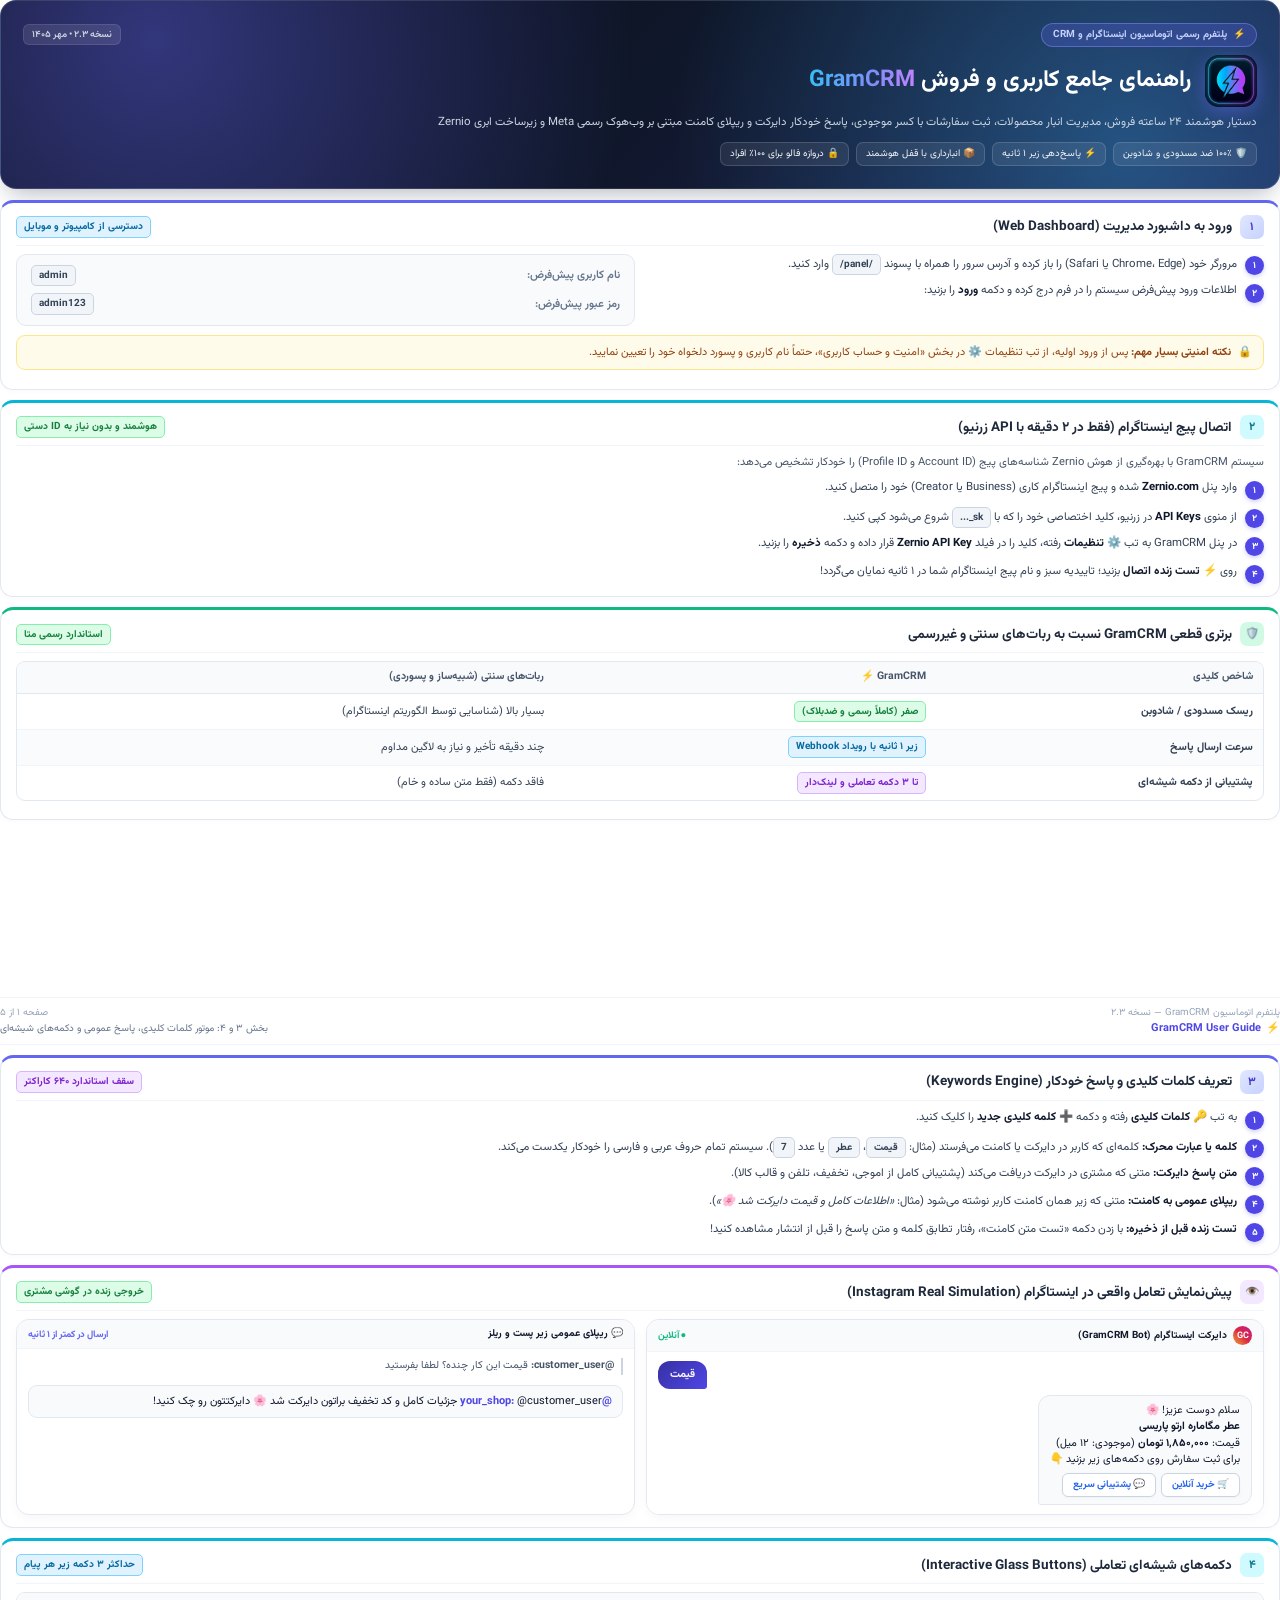
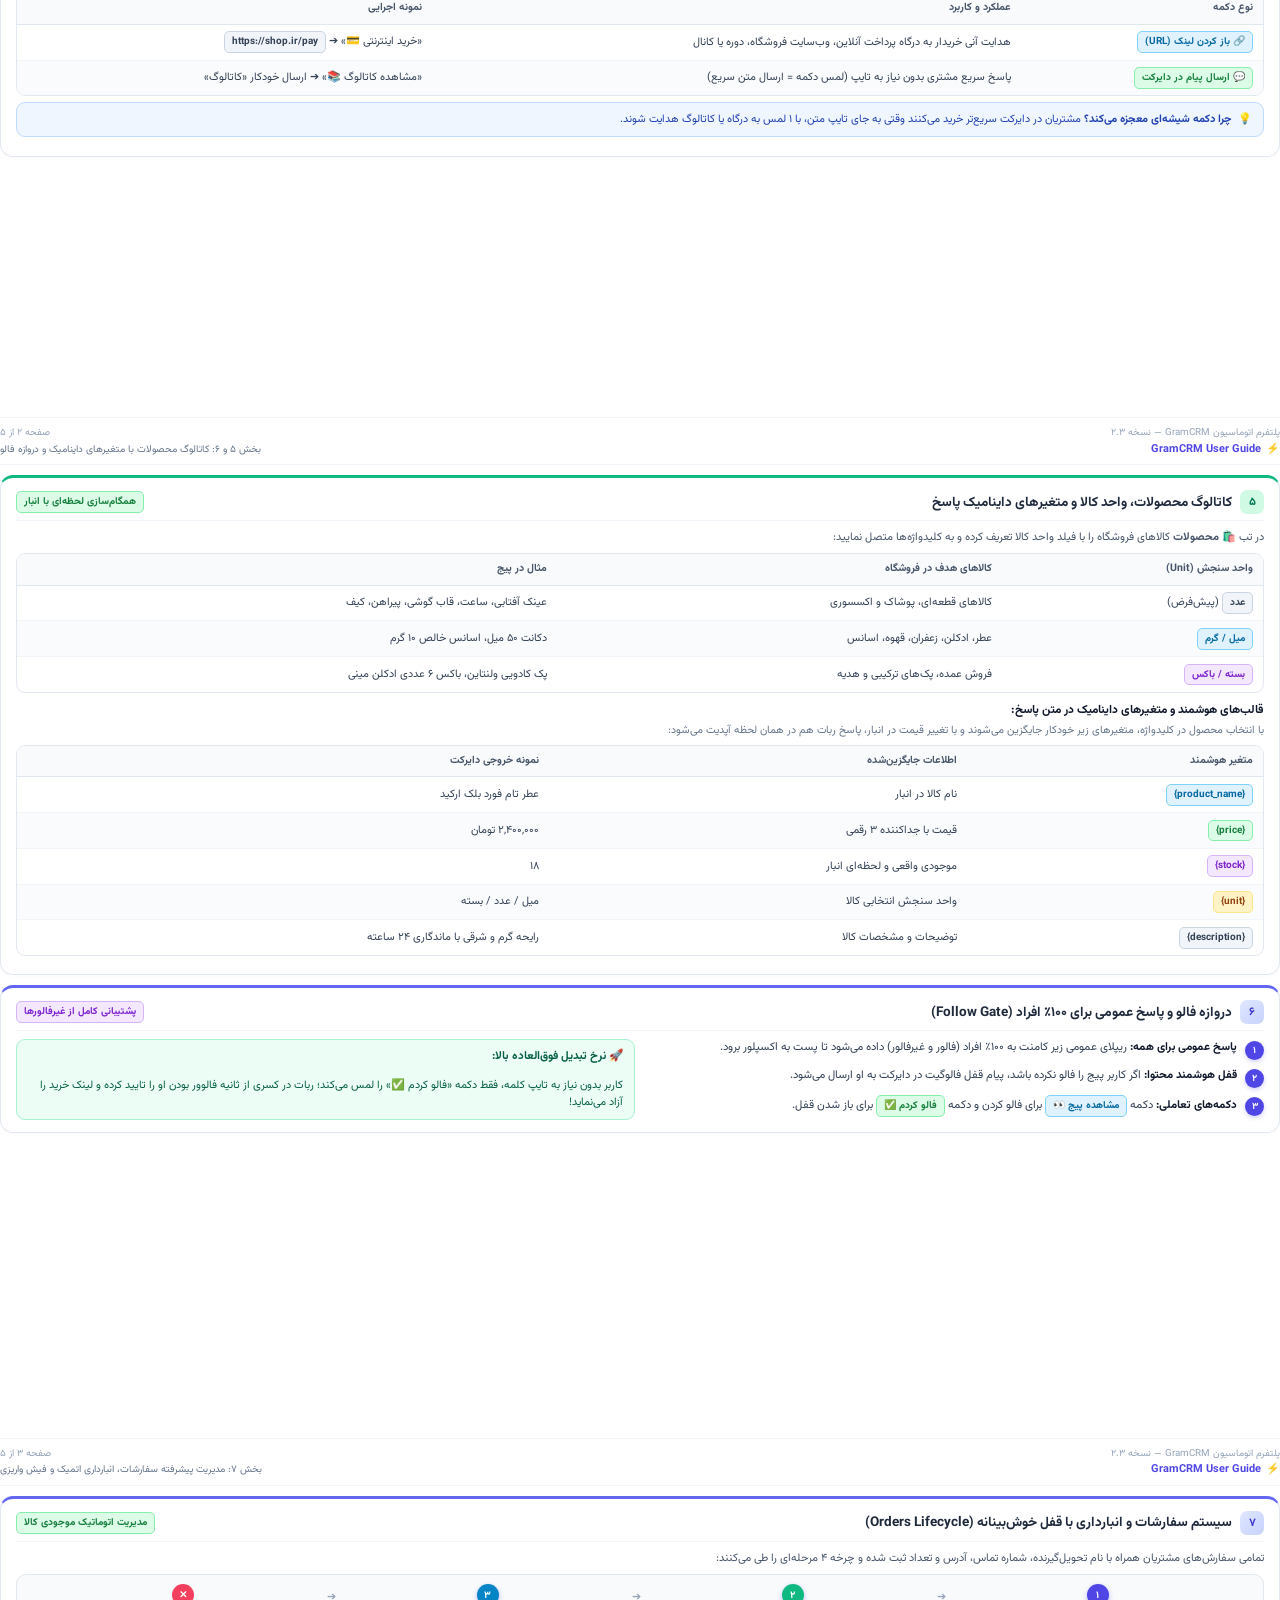
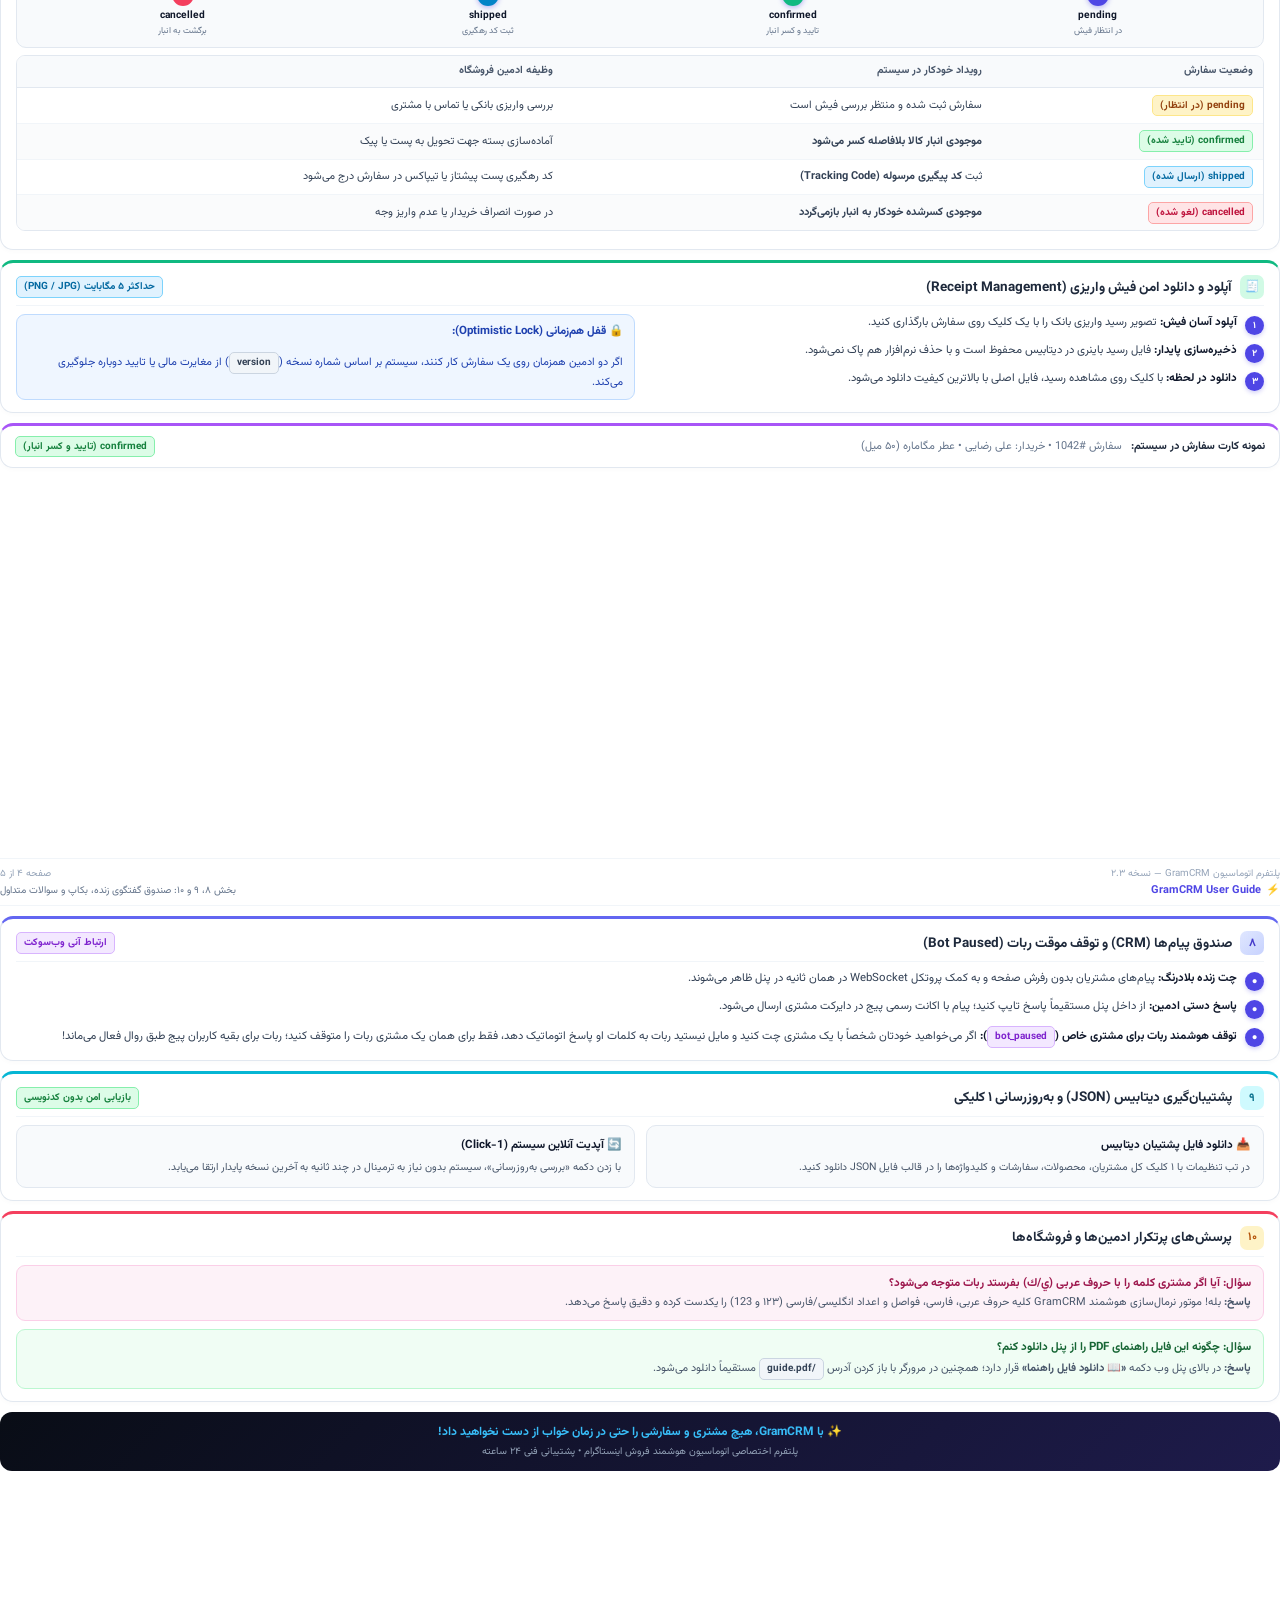
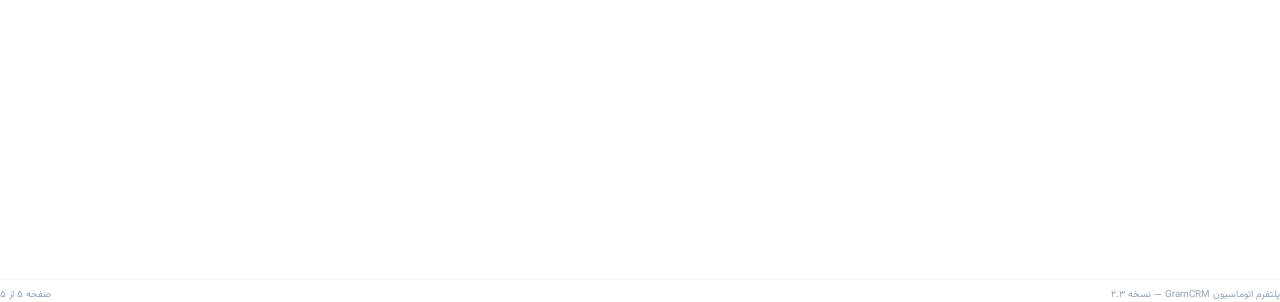
==== commit 49ee7d4a: "docs(pdf): integrate official GramCRM logo into user guide PDF" ====
--- a/user_guide_pdf.html
+++ b/user_guide_pdf.html
@@ -517,7 +517,12 @@
           </span>
           <span class="version-tag">نسخه ۲.۳ • مهر ۱۴۰۵</span>
         </div>
-        <h1 class="hero-title">راهنمای جامع کاربری و فروش <span class="gradient-text">GramCRM</span></h1>
+        <div style="display: flex; align-items: center; gap: 14px; margin: 4px 0 6px 0;">
+          <img src="[data-uri]